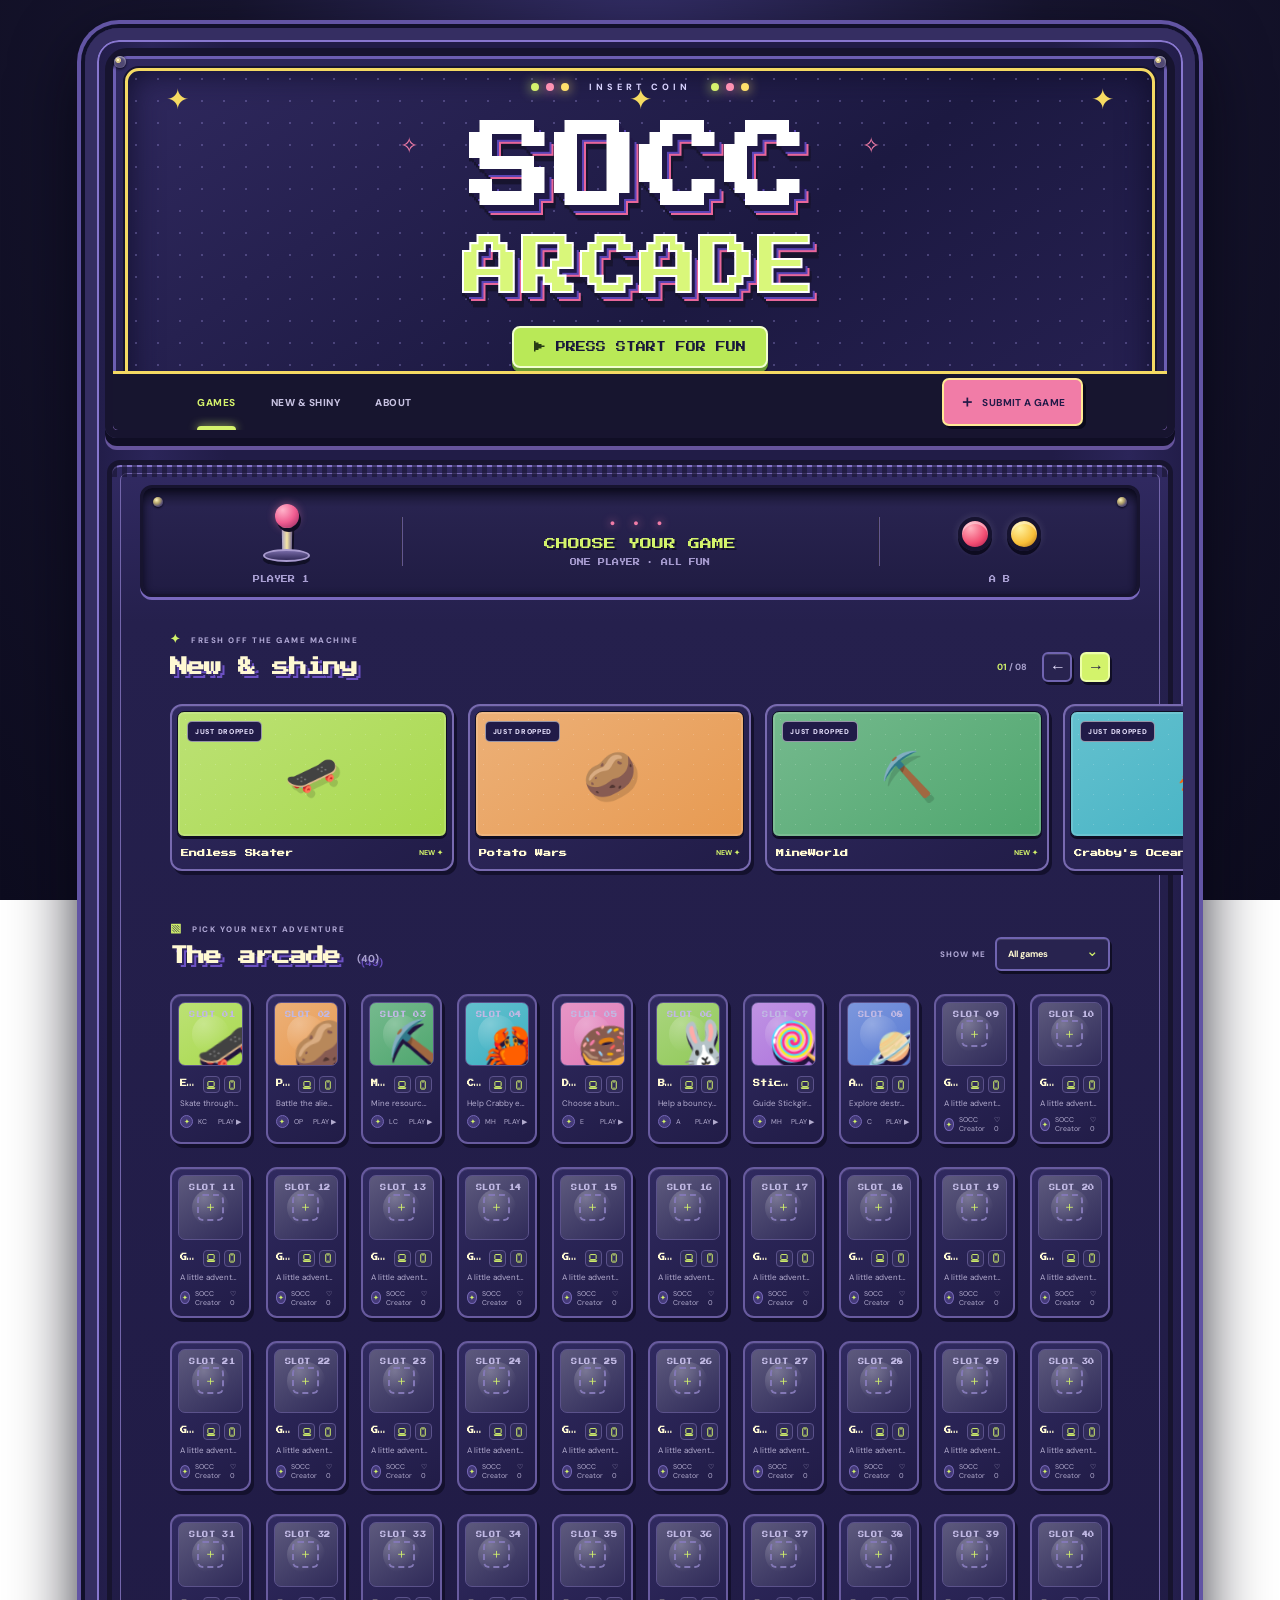
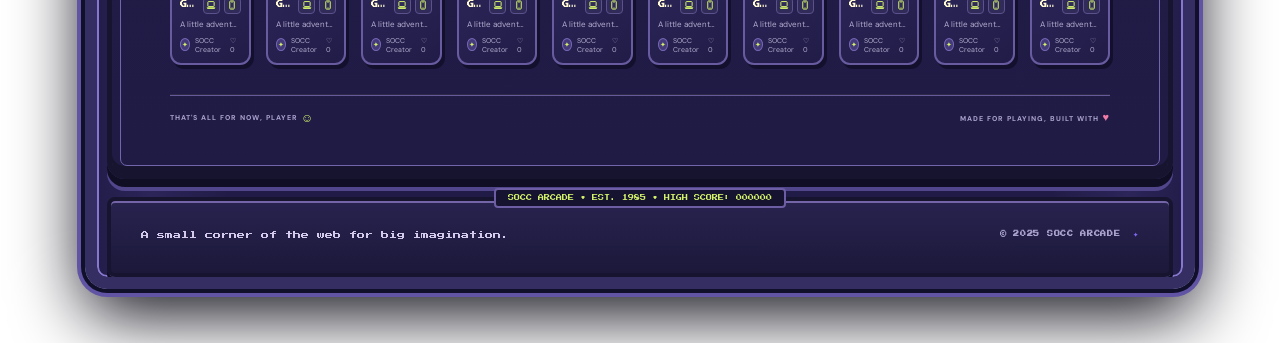
==== index.html @ 8f498cd5 "Build SOCC Arcade GitHub Pages site" ====
<!doctype html>
<html lang="en">
<head>
  <meta charset="utf-8">
  <meta name="viewport" content="width=device-width, initial-scale=1">
  <meta name="theme-color" content="#10102b">
  <meta name="description" content="SOCC Arcade — a playful home for tiny games and big fun.">
  <title>SOCC Arcade — Play something awesome</title>
  <link rel="preconnect" href="https://fonts.googleapis.com">
  <link rel="preconnect" href="https://fonts.gstatic.com" crossorigin>
  <link href="https://fonts.googleapis.com/css2?family=DM+Sans:wght@400;500;600;700;800&family=Press+Start+2P&family=Space+Grotesk:wght@500;600;700&display=swap" rel="stylesheet">
  <link rel="stylesheet" href="styles.css">
</head>
<body>
  <div class="page-shell">
    <header class="site-header">
      <div class="marquee-stars" aria-hidden="true"><span>✦</span><span>✧</span><span>✦</span><span>✧</span><span>✦</span></div>
      <div class="marquee-topline"><span class="marquee-lights"><i></i><i></i><i></i></span> INSERT COIN <span class="marquee-lights"><i></i><i></i><i></i></span></div>
      <a class="marquee-title" href="#top" aria-label="SOCC Arcade home"><span class="marquee-socc">SOCC</span><span class="marquee-arcade">ARCADE</span></a>
      <a class="marquee-caption" id="random-game-button" href="#games"><span aria-hidden="true">▶</span> PRESS START FOR FUN</a>
      <div class="launch-screen" id="launch-screen" aria-live="polite" aria-hidden="true"><div class="launch-screen-stars">✦　✧　✦</div><div class="launch-preview-icon" id="launch-preview-icon">🛹</div><div class="launch-preview-title" id="launch-preview-title">ENDLESS SKATER</div><div class="launch-preview-status">LOADING CARTRIDGE<span>...</span></div></div>
      <div class="marquee-bottom"><nav class="main-nav" aria-label="Main navigation"><a class="nav-link active" href="#games">Games</a><a class="nav-link" href="#new">New &amp; shiny</a><a class="nav-link" href="#about">About</a></nav><button class="submit-button" id="open-submit-dialog" type="button"><span aria-hidden="true">＋</span> Submit a game</button></div>
    </header>

    <main id="top" class="control-deck">
      <div class="cabinet-control-strip" aria-hidden="true">
        <div class="deck-control joystick-control"><span class="joystick-ball"></span><span class="joystick-shaft"></span><span class="joystick-base"></span><b>PLAYER 1</b></div>
        <div class="deck-instruction"><span class="instruction-lights">● ● ●</span><strong>CHOOSE YOUR GAME</strong><small>ONE PLAYER · ALL FUN</small></div>
        <div class="deck-control button-control"><span class="arcade-button red"></span><span class="arcade-button yellow"></span><b>A  B</b></div>
      </div>
      <section class="new-section" id="new" aria-labelledby="new-title">
        <div class="section-heading">
          <div><div class="section-kicker"><span>✦</span> FRESH OFF THE GAME MACHINE</div><h2 id="new-title">New &amp; shiny</h2></div>
          <div class="carousel-controls"><span class="carousel-count"><b id="slide-current">01</b> / 08</span><button class="arrow-button" id="previous" aria-label="Previous games">←</button><button class="arrow-button arrow-next" id="next" aria-label="Next games">→</button></div>
        </div>
        <div class="carousel-window" aria-label="Newest games">
          <div class="carousel-track" id="carousel-track"></div>
        </div>
      </section>

      <section class="games-section" id="games" aria-labelledby="games-title">
        <div class="section-heading games-heading">
          <div><div class="section-kicker"><span>▧</span> PICK YOUR NEXT ADVENTURE</div><h2 id="games-title">The arcade <span class="title-count">(40)</span></h2></div>
          <div class="filter-wrap"><span class="filter-label">SHOW ME</span><select id="support-filter" aria-label="Filter games by device support"><option value="all">All games</option><option value="laptop">Laptop friendly</option><option value="mobile">Mobile friendly</option></select><span class="select-chevron">⌄</span></div>
        </div>
        <div class="games-grid" id="games-grid"></div>
        <div class="grid-footer"><span>THAT'S ALL FOR NOW, PLAYER <span class="footer-smile">☺</span></span><span>MADE FOR PLAYING, BUILT WITH <b>♥</b></span></div>
      </section>
    </main>
    <footer class="site-footer" id="about"><a class="brand footer-brand" href="#top"><span class="brand-mark" aria-hidden="true"><span></span><span></span><span></span><span></span></span><span class="brand-name"><span class="brand-main">SOCC</span><span class="brand-sub">ARCADE</span></span></a><p>A small corner of the web for big imagination.</p><span class="footer-copy">© 2025 SOCC ARCADE <span>✦</span></span></footer>
  </div>

  <dialog class="submit-dialog" id="submit-dialog" aria-labelledby="submit-title">
    <div class="submit-dialog-shell">
      <div class="submit-dialog-heading"><div><div class="section-kicker"><span>✦</span> ADD TO THE ARCADE</div><h2 id="submit-title">Submit a game</h2><p>Build your game card, then send the details with your HTML game.</p></div><button class="dialog-close" id="close-submit-dialog" type="button" aria-label="Close submission form">×</button></div>
      <form id="submission-form">
        <div class="submission-layout">
          <section class="submission-fields" aria-label="Game details">
            <label class="form-field">Game name<input id="submission-name" name="name" type="text" maxlength="48" placeholder="e.g. Super Space Buddy" required></label>
            <label class="form-field">Short description<textarea id="submission-description" name="description" rows="3" maxlength="160" placeholder="What do players do in your game?" required></textarea><span class="field-hint">One fun sentence, up to 160 characters.</span></label>
            <label class="form-field">Author / creator name<input id="submission-author" name="author" type="text" maxlength="40" placeholder="Your name or creator tag" required></label>
            <div class="form-field"><span class="form-label">Game file <span class="required-mark">REQUIRED</span></span><label class="file-drop" for="submission-file"><span class="file-icon">▧</span><span><b id="file-prompt">Choose one HTML file</b><small id="file-detail">.html or .htm · Max one file</small></span><span class="file-browse">Browse</span></label><input class="visually-hidden" id="submission-file" name="gameFile" type="file" accept=".html,.htm,text/html" required></div>
          </section>
          <section class="thumbnail-designer" aria-label="Thumbnail designer">
            <div class="form-label">Design your thumbnail</div><div class="thumbnail-preview" id="submission-preview" aria-label="Thumbnail preview"><span id="preview-icon">🕹️</span></div>
            <fieldset class="preset-group"><legend>Choose an icon</legend><div class="icon-presets" id="icon-presets"><button type="button" class="icon-preset is-selected" data-icon="🕹️" aria-label="Arcade joystick" aria-pressed="true">🕹️</button><button type="button" class="icon-preset" data-icon="🚀" aria-label="Rocket" aria-pressed="false">🚀</button><button type="button" class="icon-preset" data-icon="🐸" aria-label="Frog" aria-pressed="false">🐸</button><button type="button" class="icon-preset" data-icon="🦊" aria-label="Fox" aria-pressed="false">🦊</button><button type="button" class="icon-preset" data-icon="🥔" aria-label="Potato" aria-pressed="false">🥔</button><button type="button" class="icon-preset" data-icon="🛹" aria-label="Skateboard" aria-pressed="false">🛹</button><button type="button" class="icon-preset" data-icon="🦀" aria-label="Crab" aria-pressed="false">🦀</button><button type="button" class="icon-preset" data-icon="🍩" aria-label="Donut" aria-pressed="false">🍩</button><button type="button" class="icon-preset" data-icon="🐰" aria-label="Bunny" aria-pressed="false">🐰</button><button type="button" class="icon-preset" data-icon="🧙" aria-label="Wizard" aria-pressed="false">🧙</button><button type="button" class="icon-preset" data-icon="👾" aria-label="Space invader" aria-pressed="false">👾</button><button type="button" class="icon-preset" data-icon="⚽" aria-label="Soccer ball" aria-pressed="false">⚽</button><button type="button" class="icon-preset" data-icon="🐉" aria-label="Dragon" aria-pressed="false">🐉</button><button type="button" class="icon-preset" data-icon="👻" aria-label="Ghost" aria-pressed="false">👻</button><button type="button" class="icon-preset" data-icon="🤖" aria-label="Robot" aria-pressed="false">🤖</button><button type="button" class="icon-preset" data-icon="💎" aria-label="Gem" aria-pressed="false">💎</button><button type="button" class="icon-preset" data-icon="⚡" aria-label="Lightning" aria-pressed="false">⚡</button><button type="button" class="icon-preset" data-icon="🌈" aria-label="Rainbow" aria-pressed="false">🌈</button><button type="button" class="icon-preset" data-icon="⭐" aria-label="Star" aria-pressed="false">⭐</button><button type="button" class="icon-preset" data-icon="🌙" aria-label="Moon" aria-pressed="false">🌙</button><button type="button" class="icon-preset" data-icon="🍓" aria-label="Strawberry" aria-pressed="false">🍓</button><button type="button" class="icon-preset" data-icon="🍕" aria-label="Pizza" aria-pressed="false">🍕</button><button type="button" class="icon-preset" data-icon="🍉" aria-label="Watermelon" aria-pressed="false">🍉</button><button type="button" class="icon-preset" data-icon="🧁" aria-label="Cupcake" aria-pressed="false">🧁</button><button type="button" class="icon-preset" data-icon="🎸" aria-label="Guitar" aria-pressed="false">🎸</button><button type="button" class="icon-preset" data-icon="🥁" aria-label="Drum" aria-pressed="false">🥁</button><button type="button" class="icon-preset" data-icon="🎮" aria-label="Game controller" aria-pressed="false">🎮</button><button type="button" class="icon-preset" data-icon="🎲" aria-label="Dice" aria-pressed="false">🎲</button><button type="button" class="icon-preset" data-icon="🧩" aria-label="Puzzle piece" aria-pressed="false">🧩</button><button type="button" class="icon-preset" data-icon="🪄" aria-label="Magic wand" aria-pressed="false">🪄</button><button type="button" class="icon-preset" data-icon="🛸" aria-label="UFO" aria-pressed="false">🛸</button><button type="button" class="icon-preset" data-icon="🚗" aria-label="Car" aria-pressed="false">🚗</button><button type="button" class="icon-preset" data-icon="🏎️" aria-label="Race car" aria-pressed="false">🏎️</button><button type="button" class="icon-preset" data-icon="🚂" aria-label="Train" aria-pressed="false">🚂</button><button type="button" class="icon-preset" data-icon="🦖" aria-label="Dinosaur" aria-pressed="false">🦖</button><button type="button" class="icon-preset" data-icon="🐢" aria-label="Turtle" aria-pressed="false">🐢</button><button type="button" class="icon-preset" data-icon="🦄" aria-label="Unicorn" aria-pressed="false">🦄</button><button type="button" class="icon-preset" data-icon="🐼" aria-label="Panda" aria-pressed="false">🐼</button><button type="button" class="icon-preset" data-icon="🐙" aria-label="Octopus" aria-pressed="false">🐙</button><button type="button" class="icon-preset" data-icon="🐳" aria-label="Whale" aria-pressed="false">🐳</button><button type="button" class="icon-preset" data-icon="🌵" aria-label="Cactus" aria-pressed="false">🌵</button><button type="button" class="icon-preset" data-icon="🎯" aria-label="Target" aria-pressed="false">🎯</button></div></fieldset>
            <fieldset class="preset-group color-group"><legend>Pick a backing color</legend><div class="color-presets" id="color-presets"><button type="button" class="color-preset is-selected" data-color="#a9d94d" style="--swatch:#a9d94d" aria-label="Lime" aria-pressed="true"></button><button type="button" class="color-preset" data-color="#f17ca7" style="--swatch:#f17ca7" aria-label="Pink" aria-pressed="false"></button><button type="button" class="color-preset" data-color="#7564f5" style="--swatch:#7564f5" aria-label="Violet" aria-pressed="false"></button><button type="button" class="color-preset" data-color="#38afc1" style="--swatch:#38afc1" aria-label="Ocean blue" aria-pressed="false"></button><button type="button" class="color-preset" data-color="#f3bd4d" style="--swatch:#f3bd4d" aria-label="Gold" aria-pressed="false"></button><button type="button" class="color-preset" data-color="#df78b6" style="--swatch:#df78b6" aria-label="Candy" aria-pressed="false"></button><button type="button" class="color-preset" data-color="#4ea66e" style="--swatch:#4ea66e" aria-label="Forest" aria-pressed="false"></button><button type="button" class="color-preset" data-color="#587ad3" style="--swatch:#587ad3" aria-label="Space blue" aria-pressed="false"></button></div></fieldset>
          </section>
        </div>
        <p class="submission-note"><span>ⓘ</span> This arcade is hosted as a static site. Your email draft will include your details and thumbnail choices; please attach the selected HTML file before sending.</p>
        <div class="submit-dialog-actions"><button class="cancel-submit" id="cancel-submit" type="button">Cancel</button><button class="submit-form-button" type="submit">Continue to email <span>↗</span></button></div>
        <p class="form-feedback" id="form-feedback" role="status" aria-live="polite"></p>
      </form>
    </div>
  </dialog>
  <script src="script.js"></script>
</body>
</html>
---- styles.css ----
:root{--ink:#15152f;--muted:#7f809b;--paper:#f7f7fc;--purple:#7564f5;--lime:#d3f36b;--line:#e7e7f0;--navy:#11112e}*{box-sizing:border-box}html{scroll-behavior:smooth}body{margin:0;background:var(--paper);color:var(--ink);font-family:'DM Sans',sans-serif;-webkit-font-smoothing:antialiased}.page-shell{max-width:1440px;margin:auto;background:#fff;overflow:hidden;box-shadow:0 0 80px #1414380b}.site-header{height:84px;padding:0 7.1%;display:flex;align-items:center;justify-content:space-between;background:white}.brand{display:inline-flex;align-items:center;gap:10px;text-decoration:none;color:var(--ink)}.brand-mark{width:28px;height:28px;background:var(--purple);border-radius:8px;display:grid;grid-template-columns:1fr 1fr;gap:3px;padding:6px;transform:rotate(-6deg)}.brand-mark span{background:var(--lime);border-radius:2px}.brand-mark span:nth-child(2){opacity:.65}.brand-mark span:nth-child(3){opacity:.8}.brand-name{font:700 17px 'Space Grotesk',sans-serif;letter-spacing:-.7px}.brand-name>span{display:block;font:700 8px 'DM Sans',sans-serif;letter-spacing:2.6px;color:var(--purple);margin-top:-1px}.main-nav{display:flex;height:100%;gap:38px;align-items:center}.nav-link{height:100%;display:flex;align-items:center;text-decoration:none;color:#77788f;font-size:12px;font-weight:700;position:relative}.nav-link.active{color:var(--ink)}.nav-link.active:after{content:"";position:absolute;bottom:0;left:0;right:0;height:3px;border-radius:4px 4px 0 0;background:var(--purple)}.submit-button{border:1px solid #e4e3f1;border-radius:9px;padding:11px 16px;color:var(--ink);text-decoration:none;font-size:11px;font-weight:700}.submit-button span{color:var(--purple);font-size:16px;vertical-align:-1px;margin-right:5px}.hero{height:420px;background:var(--navy);position:relative;overflow:hidden;padding:61px 9.2%;color:white}.hero:before{content:"";position:absolute;inset:0;background-image:radial-gradient(#65628e55 .8px,transparent .8px);background-size:20px 20px;opacity:.48}.hero-copy{position:relative;z-index:2;width:49%;max-width:515px}.eyebrow,.section-kicker{font-size:9px;letter-spacing:1.4px;font-weight:800}.eyebrow{color:#b9b8d2;display:flex;align-items:center;gap:8px}.sparkle{color:var(--lime);font-size:14px}.hero h1{font:700 64px/1.02 'Space Grotesk',sans-serif;letter-spacing:-3px;margin:19px 0 15px}.hero h1 span{color:var(--lime)}.hero-copy p{font-size:12px;color:#b9bad1;line-height:1.8;max-width:355px;margin:0}.hero-cta{display:inline-flex;align-items:center;gap:18px;margin-top:23px;padding:13px 17px;border-radius:8px;background:var(--lime);color:#171832;text-decoration:none;font-size:11px;font-weight:800}.hero-cta span{font-size:16px}.hero-art{position:absolute;right:9%;top:0;width:43%;height:100%;display:flex;justify-content:center;align-items:center}.orbit{position:absolute;border:1px solid #4e4d78;border-radius:50%;width:355px;height:285px;transform:rotate(-22deg)}.orbit-two{width:290px;height:350px;transform:rotate(32deg);border-color:#37365f}.pixel-ball{width:175px;height:175px;background:var(--purple);border:10px solid #8f84ff;border-radius:52px;transform:rotate(12deg);box-shadow:14px 16px 0 #08081e;position:relative;display:grid;place-items:center}.pixel-ball:before,.pixel-ball:after{content:"";position:absolute;background:#bcb5ff;border-radius:4px}.pixel-ball:before{height:13px;width:55px;top:34px;left:24px}.pixel-ball:after{height:12px;width:12px;bottom:31px;right:30px}.pixel-ball span{width:50px;height:50px;border-radius:50%;background:var(--lime);box-shadow:inset -8px -7px 0 #a0c844,0 0 26px #d3f36b77;z-index:1}.hero-sticker{position:absolute;z-index:2;font-weight:800;letter-spacing:1px}.sticker-top{background:#ffcf62;color:#29213b;padding:10px 12px;top:63px;right:17%;font-size:8px;line-height:1.4;transform:rotate(8deg);box-shadow:4px 4px 0 #0a0a20}.sticker-top b{font-size:14px}.sticker-bottom{background:#f5f3ff;color:var(--purple);padding:10px 13px;bottom:66px;left:15%;font-size:9px;transform:rotate(-7deg);box-shadow:4px 4px 0 #0a0a20}.sticker-bottom span{color:#ff9b71;margin-right:4px}.floating-star{position:absolute;color:var(--lime)}.star-a{font-size:30px;right:13%;top:120px}.star-b{font-size:29px;left:18%;bottom:115px;color:#ffa577}.hero-spark{position:absolute;color:#9e91ff}.spark-a{right:8%;bottom:125px;font-size:24px}.spark-b{left:12%;top:112px;font-size:18px}.hero-bottom{position:absolute;bottom:0;left:0;right:0;height:39px;border-top:1px solid #363553;padding:0 9.2%;display:flex;align-items:center;font-size:8px;letter-spacing:1.1px;font-weight:800;color:#abaac4}.live-dot{width:6px;height:6px;background:var(--lime);border-radius:50%;margin-right:9px;box-shadow:0 0 9px var(--lime)}.hero-bottom-right{margin-left:auto}.hero-bottom-right span{font-size:14px;color:var(--lime);vertical-align:-2px;margin-left:5px}.new-section,.games-section{padding:49px 8.2% 0}.section-heading{display:flex;align-items:flex-end;justify-content:space-between;margin-bottom:22px}.section-kicker{color:#9a9aae;font-size:8px;letter-spacing:1.2px}.section-kicker span{color:var(--purple);font-size:12px;margin-right:6px}.section-heading h2{font:700 27px 'Space Grotesk',sans-serif;letter-spacing:-1px;margin:6px 0 0}.carousel-controls{display:flex;align-items:center;gap:8px}.carousel-count{font-size:9px;color:#a1a1b2;margin-right:7px;font-weight:700}.carousel-count b{color:var(--ink)}.arrow-button{width:30px;height:30px;border:1px solid #e8e7f0;border-radius:8px;background:white;color:#74748b;font-size:16px;cursor:pointer;transition:.2s}.arrow-button:hover{border-color:var(--purple);color:var(--purple);transform:translateY(-1px)}.arrow-next{background:var(--purple);border-color:var(--purple);color:white}.carousel-window{overflow:hidden;margin-right:-10.1%;padding-bottom:7px}.carousel-track{display:flex;gap:14px;transition:transform .45s cubic-bezier(.2,.8,.2,1);will-change:transform}.new-card{flex:0 0 calc((100% - 42px)/3.5);min-width:176px}.new-art{height:112px;border-radius:12px;position:relative;overflow:hidden;display:grid;place-items:center}.new-art:after{content:"";position:absolute;inset:0;background-image:radial-gradient(#ffffff65 .8px,transparent .8px);background-size:15px 15px;opacity:.48}.new-art .mini-icon{font-size:43px;filter:drop-shadow(4px 5px 0 #0002);z-index:1}.new-tag{position:absolute;z-index:2;top:9px;left:9px;background:#fff;color:#52516e;border-radius:5px;padding:5px 7px;font-size:7px;font-weight:800;letter-spacing:.7px}.new-card:nth-child(4n+1) .new-art{background:#d7f273}.new-card:nth-child(4n+2) .new-art{background:#a9a0ff}.new-card:nth-child(4n+3) .new-art{background:#ffbd98}.new-card:nth-child(4n) .new-art{background:#8de3d5}.new-meta{display:flex;justify-content:space-between;align-items:center;padding:9px 1px}.new-meta h3{font:700 11px 'Space Grotesk',sans-serif;margin:0}.new-meta span{font-size:8px;color:#9b9bad}.games-section{padding-top:48px}.games-heading{margin-bottom:18px}.title-count{font:500 14px 'DM Sans',sans-serif;color:#aaa9ba;letter-spacing:0;vertical-align:3px}.filter-wrap{position:relative;display:flex;align-items:center;gap:9px}.filter-label{font-size:8px;letter-spacing:1px;color:#a1a1b0;font-weight:800}.filter-wrap select{appearance:none;border:1px solid #e8e7f0;background:white;padding:9px 31px 9px 11px;border-radius:7px;font:700 9px 'DM Sans',sans-serif;color:#47475f;outline:none;cursor:pointer}.select-chevron{position:absolute;right:11px;pointer-events:none;color:var(--purple);font-size:15px;top:4px}.games-grid{display:grid;grid-template-columns:repeat(5,minmax(0,1fr));gap:20px 14px}.game-card{min-width:0}.game-thumb{width:100%;aspect-ratio:1/1;border:1px solid #e9e9f2;border-radius:12px;background:linear-gradient(145deg,#fafaff,#f2f1fb);display:grid;place-items:center;position:relative;overflow:hidden;transition:transform .2s,border-color .2s}.game-card:hover .game-thumb{transform:translateY(-3px);border-color:#c6c0ff}.game-thumb:before{content:"";position:absolute;width:60%;height:60%;border-radius:50%;background:radial-gradient(circle,#fff 0,#f7f6fd 72%)}.thumb-placeholder{z-index:1;width:43%;height:43%;border:1.5px dashed #c5c3d9;border-radius:9px;display:grid;place-items:center;color:#aaa8c0;font-size:21px;font-weight:400}.slot-number{position:absolute;top:9px;left:10px;font-size:7px;color:#bcbbca;letter-spacing:.6px;font-weight:700}.game-info{padding:9px 1px 0}.game-title-row{display:flex;align-items:center;justify-content:space-between;gap:6px}.game-title{font:700 10px 'Space Grotesk',sans-serif;color:#353550;white-space:nowrap;overflow:hidden;text-overflow:ellipsis}.support-icons{display:flex;gap:4px;flex-shrink:0}.support-icon{width:17px;height:17px;border:1px solid #e8e7ef;border-radius:5px;color:#a4a3b4;display:grid;place-items:center;font-size:9px}.support-icon svg{width:10px;height:10px;stroke:currentColor;fill:none;stroke-width:1.6}.game-description{font-size:8px;color:#a1a1b2;white-space:nowrap;overflow:hidden;text-overflow:ellipsis;margin:5px 0 7px}.game-byline{display:flex;align-items:center;justify-content:space-between;font-size:7px;color:#aaa9b8}.creator{display:flex;align-items:center;gap:5px}.creator-dot{width:13px;height:13px;border-radius:50%;background:#ecebfa;color:#8c82dc;display:grid;place-items:center;font-size:7px}.grid-footer{margin-top:29px;padding:14px 0;border-top:1px solid #eeedf4;display:flex;justify-content:space-between;color:#aaa9b8;font-size:7px;font-weight:800;letter-spacing:1px}.footer-smile{font-size:12px;color:#ffb366;vertical-align:-2px}.grid-footer b{color:#f299ae;font-size:11px}.site-footer{border-top:1px solid #f0eff5;margin-top:4px;padding:25px 8.2%;display:flex;align-items:center;gap:19px}.footer-brand .brand-mark{width:22px;height:22px;border-radius:6px;padding:5px;gap:2px}.footer-brand .brand-name{font-size:13px}.footer-brand .brand-name>span{font-size:6px;letter-spacing:2px}.site-footer p{font-size:9px;color:#a1a1b2;margin:0}.footer-copy{margin-left:auto;color:#aaa9b8;font-size:7px;font-weight:800;letter-spacing:.7px}.footer-copy span{color:var(--purple);margin-left:6px}@media(min-width:1200px){.games-grid{grid-template-columns:repeat(10,minmax(0,1fr));gap:22px 15px}.game-thumb{border-radius:11px}.game-title{font-size:9px}}@media(max-width:800px){.site-header{padding:0 5%;height:72px}.main-nav{gap:20px}.hero{padding-left:7%;height:390px}.hero-art{right:3%;width:47%}.hero h1{font-size:57px}.new-section,.games-section{padding-left:6%;padding-right:6%}.carousel-window{margin-right:-7%}.games-grid{grid-template-columns:repeat(4,minmax(0,1fr))}.game-title{font-size:9px}}@media(max-width:560px){.site-header{height:66px;padding:0 18px}.brand-mark{width:25px;height:25px}.brand-name{font-size:15px}.main-nav{display:none}.submit-button{padding:9px 11px;font-size:9px}.hero{height:525px;padding:43px 24px}.hero-copy{width:100%}.hero h1{font-size:55px;margin-top:15px}.hero-copy p{max-width:310px;font-size:11px}.hero-art{top:220px;right:0;width:100%;height:260px}.pixel-ball{width:130px;height:130px;border-radius:39px;border-width:8px}.pixel-ball span{width:38px;height:38px}.orbit{width:275px;height:205px}.orbit-two{width:218px;height:270px}.sticker-top{right:19%;top:25px}.sticker-bottom{bottom:26px;left:17%}.star-a{right:15%;top:58px}.star-b{left:13%;bottom:48px}.hero-bottom{padding:0 24px;font-size:6px;letter-spacing:.5px}.hero-bottom-right{font-size:6px}.new-section,.games-section{padding:38px 20px 0}.section-heading h2{font-size:24px}.section-kicker{font-size:7px}.carousel-window{margin-right:-20px}.new-card{flex-basis:55%;min-width:155px}.new-art{height:110px}.games-grid{grid-template-columns:repeat(2,minmax(0,1fr));gap:18px 12px}.game-thumb{border-radius:11px}.game-title{font-size:10px}.game-description{font-size:8px}.support-icon{width:17px;height:17px}.filter-wrap{gap:5px}.filter-label{display:none}.filter-wrap select{font-size:8px;padding:9px 27px 9px 8px}.select-chevron{right:8px}.grid-footer{font-size:6px;letter-spacing:.5px}.site-footer{padding:20px;gap:10px;flex-wrap:wrap}.site-footer p{font-size:8px}.footer-copy{font-size:6px;width:100%;margin-left:32px;margin-top:-4px}}@media(prefers-reduced-motion:reduce){html{scroll-behavior:auto}*,*:before,*:after{transition:none!important}}
/* Retro cabinet-inspired header wordmark */
.site-header{height:112px;padding:0 7.1%;background:#fffdf6;border-bottom:4px solid #242047;position:relative;z-index:3}
.brand{gap:15px}
.brand-mark{width:32px;height:32px;border:2px solid #252047;border-radius:7px;box-shadow:3px 3px 0 #f084a8}
.brand-name{display:flex;align-items:center;gap:14px;position:relative;white-space:nowrap}
.brand-main,.brand-sub{font-family:'Press Start 2P',monospace;font-weight:400;text-transform:uppercase;line-height:1;color:#fff7b0;-webkit-text-stroke:1px #262049;text-shadow:2px 2px 0 #262049,4px 4px 0 #262049,6px 6px 0 #5545aa,8px 8px 0 #ef83ad,10px 10px 0 #262049;filter:drop-shadow(2px 2px 0 #262049)}
.brand-main{font-size:21px;letter-spacing:-1px}
.brand-sub{font-size:13px;color:#d9f37a;text-shadow:1px 1px 0 #262049,3px 3px 0 #262049,5px 5px 0 #5545aa,7px 7px 0 #ef83ad,9px 9px 0 #262049}
.main-nav{align-self:stretch;gap:34px}
.nav-link{font-weight:800;text-transform:uppercase;letter-spacing:.5px}
.nav-link.active:after{height:5px;border:2px solid #252047;border-bottom:0;border-radius:4px 4px 0 0;background:#d5f36c}
.submit-button{border:2px solid #252047;border-radius:7px;padding:11px 15px;color:white;background:#7564f5;box-shadow:3px 3px 0 #252047;font-size:10px;text-transform:uppercase;letter-spacing:.4px;transition:transform .15s,box-shadow .15s}
.submit-button:hover{transform:translate(2px,2px);box-shadow:1px 1px 0 #252047}
.submit-button span{color:#d5f36c}
.footer-brand .brand-name{gap:7px}
.footer-brand .brand-main{font-size:10px;letter-spacing:-.7px;text-shadow:1px 1px 0 #262049,2px 2px 0 #5545aa,3px 3px 0 #ef83ad}
.footer-brand .brand-sub{font-size:7px;text-shadow:1px 1px 0 #262049,2px 2px 0 #5545aa,3px 3px 0 #ef83ad}
@media(max-width:800px){.site-header{height:94px;padding:0 5%}.brand-name{gap:10px}.brand-main{font-size:17px}.brand-sub{font-size:10px}.main-nav{gap:16px}}
@media(max-width:560px){.site-header{height:78px;padding:0 18px}.brand{gap:10px}.brand-mark{width:25px;height:25px}.brand-name{gap:8px}.brand-main{font-size:13px;letter-spacing:-1.5px;text-shadow:1px 1px 0 #262049,2px 2px 0 #262049,3px 3px 0 #5545aa,4px 4px 0 #ef83ad,5px 5px 0 #262049}.brand-sub{font-size:8px;text-shadow:1px 1px 0 #262049,2px 2px 0 #5545aa,3px 3px 0 #ef83ad}.submit-button{padding:9px 10px;font-size:8px}}
/* Full-width retro arcade marquee header */
.site-header{height:370px;padding:25px 7.1% 0;background:#211b48;border:0;border-bottom:10px solid #15132d;box-shadow:inset 0 -7px 0 #f17ca7,inset 0 0 0 8px #342c66;display:flex;flex-direction:column;align-items:center;justify-content:flex-start;position:relative;overflow:hidden}
.site-header:before{content:"";position:absolute;inset:14px 18px 10px;border:2px solid #f4d963;border-radius:18px;box-shadow:inset 0 0 28px #110f2eaa,0 0 0 3px #17142f;pointer-events:none}
.site-header:after{content:"";position:absolute;inset:0;background-image:radial-gradient(#b9acff44 .8px,transparent .8px);background-size:22px 22px;pointer-events:none}
.marquee-stars{position:absolute;inset:25px 5%;display:flex;align-items:flex-start;justify-content:space-between;color:#f6db62;font-size:28px;z-index:1}
.marquee-stars span:nth-child(2),.marquee-stars span:nth-child(4){color:#f17ca7;font-size:22px;margin-top:50px}
.marquee-topline{z-index:2;display:flex;align-items:center;gap:20px;color:#d9d3ff;font-weight:800;font-size:9px;letter-spacing:4px}
.marquee-lights{display:flex;gap:7px}.marquee-lights i{width:8px;height:8px;background:#d5f36c;border-radius:50%;box-shadow:0 0 12px #d5f36c;animation:marqueeBlink 1.4s infinite alternate}.marquee-lights i:nth-child(2){background:#ff91b4;box-shadow:0 0 12px #ff91b4;animation-delay:.3s}.marquee-lights i:nth-child(3){background:#ffe16b;box-shadow:0 0 12px #ffe16b;animation-delay:.6s}
.marquee-title{z-index:2;margin-top:30px;display:flex;align-items:center;gap:36px;text-decoration:none;white-space:nowrap;line-height:1}.marquee-socc,.marquee-arcade{font-family:'Press Start 2P',monospace;text-transform:uppercase;-webkit-text-stroke:2px #fff9c9;color:#fff9c9;letter-spacing:-4px;transform:scaleY(1.12);filter:drop-shadow(0 2px 0 #fff);text-shadow:2px 2px 0 #332462,4px 4px 0 #332462,6px 6px 0 #332462,8px 8px 0 #332462,10px 10px 0 #6951c1,12px 12px 0 #ed78a6,14px 14px 0 #ed78a6,16px 16px 0 #17142f}
.marquee-socc{font-size:clamp(38px,6vw,76px)}.marquee-arcade{font-size:clamp(27px,4.25vw,54px);color:#d9f77a;-webkit-text-stroke:1px #fff9c9;text-shadow:2px 2px 0 #332462,4px 4px 0 #332462,6px 6px 0 #332462,8px 8px 0 #6951c1,10px 10px 0 #ed78a6,12px 12px 0 #17142f}
.marquee-caption{z-index:2;margin-top:34px;color:#d5f36c;font:10px 'Press Start 2P',monospace;letter-spacing:1px;text-shadow:2px 2px #17142f}.marquee-caption span{color:#ff91b4;margin:0 12px}
.marquee-bottom{z-index:2;position:absolute;bottom:0;left:0;right:0;height:59px;padding:0 8%;display:flex;align-items:center;justify-content:space-between;background:#17152f;border-top:2px solid #f4d963}.marquee-bottom .main-nav{height:100%;gap:35px}.marquee-bottom .nav-link{height:100%;color:#c8c2e2;font-size:10px}.marquee-bottom .nav-link.active{color:#d5f36c}.marquee-bottom .nav-link.active:after{height:4px;border:0;background:#d5f36c;box-shadow:0 0 10px #d5f36c}
.marquee-bottom .submit-button{background:#f17ca7;border-color:#ffe995;color:#221a48;box-shadow:3px 3px 0 #09091b}.marquee-bottom .submit-button span{color:#221a48}
@keyframes marqueeBlink{from{opacity:.5}to{opacity:1}}
@media(max-width:800px){.site-header{height:315px;padding-top:27px}.marquee-title{gap:22px;margin-top:32px}.marquee-socc{font-size:clamp(36px,8vw,60px)}.marquee-arcade{font-size:clamp(24px,5.5vw,42px)}.marquee-bottom{padding:0 5%}.marquee-bottom .main-nav{gap:20px}}
@media(max-width:560px){.site-header{height:260px;padding-top:28px;box-shadow:inset 0 -6px 0 #f17ca7,inset 0 0 0 5px #342c66}.site-header:before{inset:10px 10px 8px;border-radius:12px}.marquee-stars{inset:24px 9%;font-size:18px}.marquee-stars span:nth-child(2),.marquee-stars span:nth-child(4){font-size:15px;margin-top:34px}.marquee-topline{font-size:7px;letter-spacing:2px;gap:10px}.marquee-lights{gap:4px}.marquee-lights i{width:6px;height:6px}.marquee-title{margin-top:37px;flex-direction:column;gap:21px}.marquee-socc{font-size:clamp(38px,12vw,56px);letter-spacing:-3px}.marquee-arcade{font-size:clamp(28px,8vw,38px);letter-spacing:-2px}.marquee-caption{font-size:7px;margin-top:24px}.marquee-caption span{margin:0 5px}.marquee-bottom{height:48px;padding:0 18px}.marquee-bottom .main-nav{gap:16px}.marquee-bottom .nav-link{font-size:7px;letter-spacing:0}.marquee-bottom .submit-button{padding:8px 8px;font-size:7px}.marquee-bottom .submit-button span{font-size:12px}}
@media(prefers-reduced-motion:reduce){.marquee-lights i{animation:none}}
/* Clear, high-contrast arcade marquee and start button */
.marquee-title{flex-direction:column;gap:28px;margin-top:34px}
.marquee-socc,.marquee-arcade{letter-spacing:1px;-webkit-text-stroke:2px #fff;color:#fff;text-shadow:2px 2px 0 #201947,4px 4px 0 #201947,6px 6px 0 #201947,8px 8px 0 #5b45b5,10px 10px 0 #e8669a,12px 12px 0 #17142f;filter:drop-shadow(0 3px 0 #17142f)}
.marquee-socc{font-size:clamp(46px,7vw,84px)}
.marquee-arcade{font-size:clamp(31px,4.8vw,58px);color:#d9f77a;-webkit-text-stroke:2px #fff;text-shadow:2px 2px 0 #201947,4px 4px 0 #201947,6px 6px 0 #5b45b5,8px 8px 0 #e8669a,10px 10px 0 #17142f}
.marquee-caption{margin-top:29px;display:inline-flex;align-items:center;justify-content:center;gap:10px;padding:13px 20px;border:2px solid #f2ffd0;border-radius:8px;background:#b9e957;color:#19183a;text-decoration:none;font:10px 'Press Start 2P',monospace;letter-spacing:0;text-shadow:none;box-shadow:0 4px 0 #6b9e35,0 7px 0 #15132d;transition:transform .15s,box-shadow .15s,background .15s}
.marquee-caption span{color:#283d16;margin:0;font-size:12px}
.marquee-caption:hover{background:#d3f36b;transform:translateY(2px);box-shadow:0 2px 0 #6b9e35,0 5px 0 #15132d}
.marquee-caption:active{transform:translateY(5px);box-shadow:0 1px 0 #6b9e35,0 2px 0 #15132d}
.random-highlight .game-thumb{border-color:#a8d83e;box-shadow:0 0 0 4px #d3f36b,0 0 28px #a8d83e88;animation:randomPulse 1s ease-in-out 3}
@keyframes randomPulse{50%{transform:scale(1.035)}}
@media(max-width:800px){.marquee-title{gap:24px}.marquee-socc{font-size:clamp(44px,9vw,68px)}.marquee-arcade{font-size:clamp(28px,6vw,48px)}}
@media(max-width:560px){.site-header{height:300px}.marquee-title{margin-top:32px;gap:21px}.marquee-socc{font-size:clamp(40px,12vw,58px)}.marquee-arcade{font-size:clamp(29px,8vw,40px)}.marquee-caption{margin-top:24px;padding:11px 13px;font-size:7px;gap:7px}}

/* Carry the marquee's pixel-cabinet style through the arcade */
:root{--ink:#211b48;--muted:#a9a0d0;--paper:#17152f;--purple:#8068f5;--lime:#d3f36b;--line:#423b70;--navy:#11102b}
body{background:#11102b;color:#f7f3ff}
.page-shell{background:#1a1739;box-shadow:0 0 70px #080718}
.new-section,.games-section{color:#f7f3ff}
.section-kicker{color:#b0a8d5;letter-spacing:1.5px}
.section-kicker span{color:#d3f36b}
.section-heading h2{font-family:'Press Start 2P',monospace;font-size:18px;line-height:1.6;letter-spacing:-1px;color:#fff9d3;text-shadow:2px 2px 0 #312660,4px 4px 0 #6c51c3}
.title-count{font:700 10px 'DM Sans',sans-serif;color:#aaa2ce}
.carousel-count{color:#aaa2ce}.carousel-count b{color:#d3f36b}
.arrow-button{background:#28234f;border:2px solid #7064b0;border-radius:6px;color:#e7e1ff;box-shadow:2px 2px 0 #0d0c20}
.arrow-button:hover{border-color:#d3f36b;color:#d3f36b}
.arrow-next{background:#d3f36b;color:#201b43;border-color:#edffa8;box-shadow:2px 2px 0 #0d0c20}
.arrow-next:hover{background:#e3ff91;color:#201b43}
.new-card{padding:5px;border:2px solid #514981;border-radius:12px;background:#25204b;box-shadow:3px 3px 0 #0d0c20}
.new-art{border:1px solid #0e0d23;border-radius:7px;height:126px}
.new-card:nth-child(4n+1) .new-art{background:#b4dc56}.new-card:nth-child(4n+2) .new-art{background:#7a69d9}.new-card:nth-child(4n+3) .new-art{background:#e99576}.new-card:nth-child(4n) .new-art{background:#55b9a9}
.new-tag{background:#211b48;color:#e9e3ff;border:1px solid #fff8}
.new-meta{padding:11px 4px 7px}.new-meta h3{font-family:'Press Start 2P',monospace;font-size:8px;color:#fff9d3}.new-meta span{color:#d3f36b;font-size:7px;font-weight:800}
.games-heading{margin-bottom:23px}
.filter-label{color:#b0a8d5}.filter-wrap select{background:#28234f;border:2px solid #7064b0;border-radius:6px;color:#fff9d3;font-weight:700}.select-chevron{color:#d3f36b}
.games-grid{gap:23px 15px}
.game-card{padding:6px;border:2px solid #433c72;border-radius:11px;background:#25204b;box-shadow:3px 3px 0 #0d0c20;transition:transform .18s,border-color .18s,box-shadow .18s}
.game-card:hover{transform:translateY(-3px);border-color:#d3f36b;box-shadow:4px 6px 0 #0d0c20,0 0 12px #d3f36233}
.game-thumb{border:1px solid #5b528b;border-radius:7px;background:linear-gradient(145deg,#332d62,#211d47)}
.game-thumb:before{background:radial-gradient(circle,#433b73 0,#2a2554 72%)}
.thumb-placeholder{border:2px dashed #8378b6;color:#d3f36b;border-radius:6px;font-family:'Press Start 2P',monospace;font-size:13px}
.slot-number{color:#c0b8e3;font-family:'Press Start 2P',monospace;font-size:6px}
.game-info{padding:10px 2px 3px}
.game-title{font-family:'Press Start 2P',monospace;font-size:7px;line-height:1.8;color:#fff9d3}
.support-icon{background:#302b59;border-color:#5b528b;color:#d3f36b;border-radius:4px}
.game-description{color:#b3accf;font-size:8px}
.game-byline{color:#b3accf}.creator-dot{background:#443a79;color:#d3f36b;border:1px solid #7567b6}
.grid-footer{border-color:#443d72;color:#aaa2ce}.footer-smile{color:#d3f36b}.grid-footer b{color:#f17ca7}
.site-footer{border-color:#443d72;background:#15132f;margin-top:12px;position:relative}.site-footer p,.footer-copy{color:#aaa2ce}
.footer-brand .brand-main,.footer-brand .brand-sub{-webkit-text-stroke:.7px #fff;color:#fff9d3}
.random-highlight .game-thumb{border-color:#d3f36b;box-shadow:0 0 0 3px #d3f36b,0 0 24px #d3f36b88}
@media(max-width:560px){.section-heading h2{font-size:14px}.new-card{padding:4px}.new-art{height:110px}.game-card{padding:5px}.game-title{font-size:6px}.games-grid{gap:17px 10px}}

/* One continuous 1980s upright cabinet body */
body{min-height:100vh;padding:28px 18px 54px;background:radial-gradient(ellipse at 50% 8%,#36306b 0,#17152f 45%,#0d0c1f 100%);background-attachment:fixed}
.page-shell{max-width:1110px;margin:0 auto;border:12px solid #352e62;border-radius:34px 34px 22px 22px;background:linear-gradient(90deg,#221d49,#2b2559 5%,#211c47 12%,#211c47 88%,#2b2559 95%,#221d49);box-shadow:0 0 0 4px #11102b,0 0 0 8px #6254a4,0 24px 70px #060510,inset 0 0 0 2px #8877cf;position:relative}
.page-shell:before,.page-shell:after{content:"";position:absolute;z-index:10;width:12px;height:12px;border-radius:50%;background:radial-gradient(circle at 35% 35%,#fff5c6 0 9%,#d6c58a 12% 23%,#504873 28% 100%);box-shadow:inset 0 1px 2px #fff9,0 1px 3px #080719;top:16px}
.page-shell:before{left:17px}.page-shell:after{right:17px}
.site-header{height:390px;margin:8px 8px 0;border:8px solid #17142f;border-radius:22px 22px 12px 12px;box-shadow:inset 0 0 0 3px #6c5eb2,inset 0 -7px 0 #f17ca7,0 8px 0 #100e25,0 12px 0 #66549c;background:linear-gradient(145deg,#30295f,#1c1941 58%,#272153)}
.site-header:before{inset:12px;border:3px solid #f4d963;border-radius:14px;box-shadow:inset 0 0 32px #100e2a,0 0 0 2px #17142f}
.site-header:after{inset:12px;border-radius:14px}
.marquee-bottom{border-top:3px solid #f4d963;border-radius:0 0 5px 5px;bottom:0}
.control-deck{position:relative;margin:22px 10px 0;padding:0 28px 34px;background:linear-gradient(180deg,#312a62 0,#25204d 12%,#201b45 100%);border:5px solid #17142f;border-radius:13px 13px 18px 18px;box-shadow:inset 0 2px 0 #8574cb,inset 0 -8px 0 #17142f,0 8px 0 #100e25,0 12px 0 #51458b}
.control-deck:before{content:"";position:absolute;inset:8px;border:1px solid #7365ab;border-radius:7px;pointer-events:none}
.control-deck:after{content:"";position:absolute;z-index:0;left:0;right:0;top:0;height:12px;background:repeating-linear-gradient(90deg,#17142f 0 5px,transparent 5px 10px);opacity:.6}
.cabinet-control-strip{height:112px;margin:20px 0 0;padding:8px 18px;display:grid;grid-template-columns:1fr 2fr 1fr;align-items:center;border:3px solid #17142f;border-radius:12px;background:linear-gradient(180deg,#17152f,#28234f 18%,#201c43);box-shadow:inset 0 3px 8px #090819,0 3px 0 #7968bd;position:relative;z-index:1}
.cabinet-control-strip:before,.cabinet-control-strip:after{content:"";position:absolute;width:10px;height:10px;border-radius:50%;background:radial-gradient(circle at 35% 30%,#fff4bf,#b8a86e 34%,#534b73 68%);top:9px;box-shadow:0 1px 2px #080719}.cabinet-control-strip:before{left:10px}.cabinet-control-strip:after{right:10px}
.deck-control{height:86px;position:relative;display:flex;align-items:flex-end;justify-content:center;gap:13px;padding-bottom:12px;color:#bfb5eb;font:7px 'Press Start 2P',monospace}
.deck-control b{position:absolute;bottom:1px;left:50%;transform:translateX(-50%);font-weight:400;white-space:nowrap;color:#aaa0d4}
.joystick-ball{position:absolute;left:calc(50% - 6px);top:6px;width:24px;height:24px;border-radius:50%;background:radial-gradient(circle at 32% 25%,#ffb3ca,#f05d91 52%,#8d245b);box-shadow:2px 4px 0 #100d23,0 0 9px #f17ca777;z-index:2}
.joystick-shaft{position:absolute;left:calc(50% + 1px);top:26px;width:10px;height:32px;background:linear-gradient(90deg,#a9a0c7,#f5e6a3,#756991);transform:perspective(40px) rotateX(-8deg);box-shadow:2px 3px 0 #100d23}
.joystick-base{position:absolute;left:calc(50% - 18px);top:51px;width:47px;height:13px;border-radius:50%;background:linear-gradient(#7568a4,#322b59);border:2px solid #a99bcf;box-shadow:0 4px 0 #111027}
.button-control{align-items:center;gap:15px;padding-bottom:14px}
.arcade-button{width:34px;height:34px;border:4px solid #16132f;border-radius:50%;box-shadow:inset 0 3px 0 #ffffff66,0 4px 0 #0d0b20,0 0 8px #ffffff22}
.arcade-button.red{background:radial-gradient(circle at 33% 28%,#ffb2bf,#f24d72 60%,#9e1849)}.arcade-button.yellow{background:radial-gradient(circle at 33% 28%,#fff2a0,#f8bf38 60%,#a76618)}
.deck-instruction{text-align:center;display:flex;align-items:center;flex-direction:column;gap:9px;border-left:2px groove #63578f;border-right:2px groove #63578f;color:#e7defe}
.deck-instruction strong{font:12px 'Press Start 2P',monospace;color:#d3f36b;text-shadow:2px 2px 0 #12102c}
.deck-instruction small{font:7px 'Press Start 2P',monospace;color:#a69bcf}
.instruction-lights{font-size:9px;letter-spacing:8px;color:#f17ca7;text-shadow:0 0 8px #f17ca7}
.new-section,.games-section{position:relative;z-index:1;padding-left:30px;padding-right:30px}
.new-section{padding-top:34px}.games-section{padding-top:42px}
.new-card{border-color:#786ab0;background:linear-gradient(145deg,#302a60,#211c47);box-shadow:3px 4px 0 #13102d, inset 0 1px 0 #ffffff14}
.new-art{box-shadow:inset 0 0 0 2px #fff2,0 2px 0 #0f0d24}
.game-card{border-color:#685b9f;background:linear-gradient(145deg,#302a60,#211c47);box-shadow:3px 4px 0 #13102d,inset 0 1px 0 #ffffff14}
.game-card:hover{box-shadow:3px 7px 0 #13102d,0 0 15px #d3f36255}
.filter-wrap select,.arrow-button{box-shadow:inset 0 1px 0 #ffffff20,2px 3px 0 #100e25}
.grid-footer{border-top:2px groove #665a9b}
.site-footer{margin:18px 10px 0;padding:26px 30px 30px;border:4px solid #17142f;border-radius:8px 8px 8px 8px;background:linear-gradient(180deg,#28234f,#1b183a);box-shadow:inset 0 2px 0 #7365a8,0 5px 0 #100e25}
.site-footer:before{content:"SOCC ARCADE  •  EST. 1985  •  HIGH SCORE: 000000";position:absolute;left:50%;top:-13px;transform:translateX(-50%);padding:5px 12px;background:#15132f;border:2px solid #6c5da4;border-radius:4px;color:#d3f36b;font:6px 'Press Start 2P',monospace;white-space:nowrap}
.site-footer .brand{display:none}
.site-footer p{font:8px 'Press Start 2P',monospace;line-height:2;color:#d4cbed}
.footer-copy{font-family:'Press Start 2P',monospace;font-size:6px}
@media(max-width:800px){body{padding:18px 12px 40px}.page-shell{border-width:9px;border-radius:25px 25px 18px 18px}.site-header{height:350px;margin:7px 6px 0}.control-deck{padding:0 15px 28px;margin:19px 7px 0}.new-section,.games-section{padding-left:20px;padding-right:20px}.cabinet-control-strip{height:100px}}
@media(max-width:560px){body{padding:10px 7px 30px}.page-shell{border-width:6px;border-radius:18px 18px 12px 12px;box-shadow:0 0 0 2px #11102b,0 0 0 4px #6254a4,0 14px 40px #060510,inset 0 0 0 1px #8877cf}.page-shell:before,.page-shell:after{width:8px;height:8px;top:11px}.page-shell:before{left:11px}.page-shell:after{right:11px}.site-header{height:300px;margin:5px 4px 0;border-width:5px;border-radius:14px 14px 8px 8px}.site-header:before,.site-header:after{inset:8px;border-radius:8px}.control-deck{margin:14px 4px 0;padding:0 9px 22px;border-width:3px}.cabinet-control-strip{height:82px;margin-top:14px;padding:5px 7px;grid-template-columns:.75fr 1.5fr .75fr}.deck-control{height:68px;transform:scale(.8)}.deck-instruction{gap:6px}.deck-instruction strong{font-size:7px}.deck-instruction small{font-size:5px}.instruction-lights{font-size:7px;letter-spacing:4px}.joystick-ball{top:1px}.joystick-shaft{top:21px;height:26px}.joystick-base{top:43px}.arcade-button{width:27px;height:27px}.new-section,.games-section{padding-left:10px;padding-right:10px}.new-section{padding-top:27px}.games-section{padding-top:34px}.site-footer{margin:16px 4px 0;padding:22px 12px 24px;min-height:80px;align-items:center}.site-footer p{font-size:6px}.site-footer:before{font-size:5px;top:-11px;padding:4px 7px}.footer-copy{font-size:5px}}
/* Playable catalog links */
.game-card-link,.new-card-link{display:block;color:inherit;text-decoration:none;cursor:pointer}
.game-card-link:focus-visible,.new-card-link:focus-visible{outline:3px solid #d3f36b;outline-offset:4px}
.game-card-link .thumb-placeholder{border-style:solid;border-color:#d3f36b;color:#fff4a2;background:#7960c8;box-shadow:0 3px 0 #15102f,0 0 16px #d3f36b55}
.new-card-link .new-meta h3{color:#fff9d3}

/* Cartridge launch: fly the selected cover into the marquee display */
.game-card-link .thumb-placeholder.game-art-playable{width:54%;height:43%;border:0;border-radius:0;background:transparent;box-shadow:none;font-family:system-ui,sans-serif;font-size:clamp(28px,4vw,48px);filter:drop-shadow(0 5px 0 #21143d);transform:rotate(-9deg)}
.game-card-link:hover .game-art-playable{transform:rotate(-15deg) translateY(-3px)}
.is-launching-source{position:relative;overflow:hidden!important}
.is-launching-source:before{opacity:0!important}
.is-launching-source>:not(.game-launch-tile){opacity:0!important}
.game-launch-tile{position:absolute!important;inset:0!important;z-index:6!important;width:100%!important;height:100%!important;aspect-ratio:auto!important;margin:0!important;pointer-events:none!important;transition:transform .52s cubic-bezier(.2,.75,.25,1)!important}
.game-launch-tile.is-sliding-up{transform:translateY(-112%)!important}
.launch-screen{position:absolute;z-index:8;inset:27px 27px 67px;display:flex;flex-direction:column;align-items:center;justify-content:center;gap:13px;overflow:hidden;visibility:hidden;opacity:0;transform:scale(.96);border:4px solid #d3f36b;border-radius:12px;background:radial-gradient(ellipse at center,#392f73 0,#17142f 70%);box-shadow:inset 0 0 38px #080719,0 0 25px #d3f36b77;transition:opacity .28s,transform .4s cubic-bezier(.2,.85,.2,1),visibility .28s}
.launch-screen:before{content:"";position:absolute;inset:0;background:repeating-linear-gradient(0deg,#ffffff09 0 1px,transparent 1px 4px);pointer-events:none}
.launch-screen.is-visible{visibility:visible;opacity:1;transform:scale(1)}
.launch-screen-stars{position:absolute;top:12%;color:#f4d963;font-size:19px;letter-spacing:8px;text-shadow:0 0 15px #f4d963}
.launch-preview-icon{font-size:clamp(44px,7vw,76px);line-height:1;filter:drop-shadow(0 5px 0 #11102b) drop-shadow(0 0 16px #d3f36b88);animation:cartridgeBob .65s ease-in-out infinite alternate}
.launch-preview-title{font:clamp(14px,2.1vw,24px) 'Press Start 2P',monospace;text-align:center;color:#fff9d3;text-shadow:3px 3px 0 #24194e,5px 5px 0 #e8669a}
.launch-preview-status{font:8px 'Press Start 2P',monospace;color:#d3f36b;letter-spacing:1px;animation:statusBlink .7s steps(2,end) infinite}
.launch-screen .game-launch-screen-tile{position:absolute!important;left:50%!important;top:50%!important;bottom:auto!important;width:min(28vw,160px)!important;height:auto!important;aspect-ratio:1!important;z-index:3!important;margin:0!important;transform:translate(-50%,-50%) scale(.24)!important;transform-origin:center!important;transition:transform .72s cubic-bezier(.18,.8,.25,1)!important;border:2px solid #f4d963!important;border-radius:10px!important;box-shadow:0 0 0 4px #211b48,0 0 28px #d3f36b88!important}
.launch-screen .game-launch-screen-tile.is-filling-screen{transform:translate(-50%,-50%) scale(5.5)!important}
.launch-screen.has-screen-tile .launch-preview-icon{opacity:0}
.is-loading-game .marquee-stars,.is-loading-game .marquee-topline,.is-loading-game .marquee-title,.is-loading-game .marquee-caption{opacity:0;transition:opacity .2s}
.is-loading-game .marquee-bottom{opacity:0;transition:opacity .2s}
body.is-leaving-for-game:after{content:"";position:fixed;z-index:10000;inset:0;background:#11102b;opacity:0;pointer-events:none;animation:cabinetFadeOut .36s ease-in forwards}
@keyframes cartridgeBob{to{transform:translateY(-7px) rotate(-5deg)}}
@keyframes statusBlink{50%{opacity:.4}}
@keyframes cabinetFadeOut{to{opacity:1}}
@media(max-width:560px){.launch-screen{inset:21px 20px 54px;gap:10px;border-width:3px}.launch-screen-stars{font-size:14px}.launch-preview-icon{font-size:52px}.launch-preview-title{font-size:12px}.launch-preview-status{font-size:6px}.launch-screen .game-launch-screen-tile{width:min(42vw,132px)!important;transform:translate(-50%,-50%) scale(.24)!important;border-width:2px!important}.launch-screen .game-launch-screen-tile.is-filling-screen{transform:translate(-50%,-50%) scale(2.7)!important}}
@media(prefers-reduced-motion:reduce){.launch-preview-icon,.launch-preview-status{animation:none}.game-launch-tile,.launch-screen .game-launch-screen-tile,.launch-screen{transition-duration:.01ms!important}body.is-leaving-for-game:after{animation-duration:.01ms}}
/* Marquee-like purple dot field revealed behind a launching thumbnail */
.game-thumb.is-launching-source,.new-art.is-launching-source{background:#211b48 radial-gradient(#b9acff77 .8px,transparent .8px) 0 0/22px 22px!important;border-color:#f4d963!important;box-shadow:inset 0 0 20px #100e2a,0 0 12px #b9acff55!important}
.is-launching-source:before,.is-launching-source:after{opacity:0!important}
.new-meta h3{flex:1;min-width:0;white-space:nowrap;overflow:hidden;text-overflow:ellipsis}
.submit-button{font-family:'DM Sans',sans-serif;cursor:pointer}

/* Game-specific catalog art colors */
.game-thumb{background:var(--game-art-color,#332d62)!important;background:linear-gradient(145deg,color-mix(in srgb,var(--game-art-color,#332d62) 78%,white),var(--game-art-color,#25204b))!important}
.game-thumb:before{background:radial-gradient(circle at 32% 24%,#ffffff55,transparent 72%)!important;opacity:.75}
#carousel-track .new-art{background:var(--game-art-color,#7564f5)!important;background:linear-gradient(145deg,color-mix(in srgb,var(--game-art-color,#7564f5) 78%,white),var(--game-art-color,#7564f5))!important}

/* Submission dialog */
.submit-dialog{width:min(850px,calc(100vw - 28px));max-width:none;max-height:calc(100vh - 28px);max-height:calc(100dvh - 28px);padding:0;overflow:auto;border:4px solid #f4d963;border-radius:18px;background:#201c43;color:#f7f3ff;box-shadow:0 0 0 5px #17142f,0 24px 80px #050410cc}
.submit-dialog::backdrop{background:#090819d9;backdrop-filter:blur(7px)}
.submit-dialog[open]{animation:dialogPop .22s cubic-bezier(.2,.85,.25,1)}
@keyframes dialogPop{from{opacity:0;transform:translateY(12px) scale(.97)}to{opacity:1;transform:translateY(0) scale(1)}}
.submit-dialog-shell{padding:27px 30px 24px;background:radial-gradient(#b9acff18 .8px,transparent .8px) 0 0/18px 18px,#201c43}
.submit-dialog-heading{display:flex;justify-content:space-between;align-items:flex-start;border-bottom:2px solid #544981;padding-bottom:17px;margin-bottom:20px}
.submit-dialog-heading .section-kicker{color:#b9afd9;font-size:8px}
.submit-dialog-heading h2{font:18px/1.6 'Press Start 2P',monospace;color:#fff9d3;text-shadow:2px 2px #6951c1;margin:7px 0}
.submit-dialog-heading p{color:#b9afd9;font-size:12px;margin:0}
.dialog-close{border:2px solid #655a95;background:#302b59;color:#fff;border-radius:8px;width:36px;height:36px;font-size:23px;line-height:1;cursor:pointer;box-shadow:2px 2px #100e25}
.dialog-close:hover{color:#d3f36b;border-color:#d3f36b}
.submission-layout{display:grid;grid-template-columns:minmax(0,1.25fr) minmax(245px,.85fr);gap:22px}
.submission-fields{display:flex;flex-direction:column;gap:14px}
.form-field{display:flex;flex-direction:column;gap:6px;color:#e8e1ff;font-size:11px;font-weight:800;letter-spacing:.3px}
.form-field input:not([type=file]),.form-field textarea{width:100%;border:2px solid #544981;border-radius:8px;background:#17152f;color:#fff9d3;padding:10px 11px;font:12px 'DM Sans',sans-serif;outline:none;resize:vertical}
.form-field input:focus,.form-field textarea:focus{border-color:#d3f36b;box-shadow:0 0 0 3px #d3f36b30}
.form-field input::placeholder,.form-field textarea::placeholder{color:#8981a9}
.field-hint{font-size:9px;font-weight:500;color:#a69dc7;letter-spacing:0}
.form-label,.preset-group legend{font-size:10px;font-weight:800;letter-spacing:.5px;color:#e8e1ff}
.required-mark{font:6px 'Press Start 2P',monospace;color:#d3f36b;margin-left:5px}
.file-drop{display:flex;align-items:center;gap:10px;padding:11px;border:2px dashed #7164a7;border-radius:9px;background:#29244f;cursor:pointer;min-height:58px}
.file-drop:hover{border-color:#d3f36b;background:#302b59}
.file-icon{width:30px;height:30px;display:grid;place-items:center;border-radius:7px;color:#d3f36b;background:#423a75;font-size:20px}
.file-drop b,.file-drop small{display:block}.file-drop b{font-size:10px;color:#fff9d3}.file-drop small{font-size:8px;color:#a69dc7;margin-top:3px}.file-browse{margin-left:auto;padding:7px 9px;border-radius:6px;background:#7564f5;color:#fff;font-size:9px;font-weight:800}
.visually-hidden{position:absolute;width:1px;height:1px;padding:0;margin:-1px;overflow:hidden;clip:rect(0,0,0,0);white-space:nowrap;border:0}
.thumbnail-designer{padding:14px;border:2px solid #544981;border-radius:10px;background:#211d47;display:flex;flex-direction:column;align-items:center;gap:12px}
.thumbnail-designer>.form-label{align-self:flex-start}
.thumbnail-preview{width:138px;aspect-ratio:1;border:3px solid #fff5b5;border-radius:16px;background:linear-gradient(145deg,#d3f36b,#91bd37);box-shadow:0 0 0 4px #17142f,0 6px 0 #100e25;display:grid;place-items:center;position:relative;overflow:hidden}
.thumbnail-preview:before{content:"";position:absolute;inset:0;background:radial-gradient(#ffffff65 1px,transparent 1px) 0 0/14px 14px;opacity:.5}
.thumbnail-preview span{font-size:54px;filter:drop-shadow(0 5px 0 #211b48);z-index:1}
.preset-group{width:100%;padding:0;margin:0;border:0}.preset-group legend{margin-bottom:8px}
.icon-presets{display:grid;grid-template-columns:repeat(6,1fr);gap:6px}
.icon-preset{height:34px;border:1px solid #5a508a;border-radius:6px;background:#302b59;font-size:19px;cursor:pointer;transition:transform .12s,border-color .12s,background .12s}
.icon-preset:hover{transform:translateY(-2px);border-color:#d3f36b}.icon-preset.is-selected{border:2px solid #d3f36b;background:#484075;box-shadow:0 0 10px #d3f36b44}
.color-presets{display:flex;flex-wrap:wrap;gap:9px}
.color-preset{width:27px;height:27px;border:2px solid #aaa0ca;border-radius:50%;background:var(--swatch);box-shadow:inset 0 2px 3px #fff8;cursor:pointer}
.color-preset:hover{transform:scale(1.1)}.color-preset.is-selected{border:3px solid #fff9d3;outline:2px solid #d3f36b;outline-offset:2px}
.submission-note{display:flex;gap:8px;align-items:flex-start;padding:10px 12px;margin:18px 0 15px;border:1px solid #7564f566;border-radius:8px;background:#302b594d;color:#bdb4dd;font-size:9px;line-height:1.6}.submission-note span{color:#d3f36b;font-size:14px;line-height:1}
.submit-dialog-actions{display:flex;justify-content:flex-end;gap:10px}.cancel-submit,.submit-form-button{padding:11px 15px;border-radius:7px;font:800 10px 'DM Sans',sans-serif;cursor:pointer}.cancel-submit{border:1px solid #62588e;background:#29244f;color:#ddd5f5}.submit-form-button{border:2px solid #f3ffb5;background:#b9e957;color:#201b43;box-shadow:0 3px 0 #6b9e35,0 5px 0 #100e25}.submit-form-button:hover{background:#d3f36b;transform:translateY(1px)}.submit-form-button span{margin-left:9px}
.form-feedback{min-height:14px;margin:9px 0 0;text-align:right;color:#d3f36b;font-size:9px}
@media(max-width:640px){.submit-dialog{width:calc(100vw - 16px);max-height:calc(100vh - 16px);max-height:calc(100dvh - 16px);border-width:3px;border-radius:13px}.submit-dialog-shell{padding:20px 16px}.submit-dialog-heading h2{font-size:14px}.submit-dialog-heading p{font-size:10px}.submission-layout{grid-template-columns:1fr}.thumbnail-designer{display:grid;grid-template-columns:1fr 120px;align-items:start}.thumbnail-designer>.form-label{grid-column:1/-1}.thumbnail-preview{grid-column:2;grid-row:2/5;width:110px}.thumbnail-preview span{font-size:42px}.preset-group{grid-column:1}.icon-presets{grid-template-columns:repeat(4,1fr)}.icon-preset{min-height:40px;font-size:21px}.color-group{grid-column:1/-1}.color-preset{width:36px;height:36px}.submission-note{font-size:8px}}
.form-field:has(#submission-file:focus-visible) .file-drop{outline:3px solid #d3f36b;outline-offset:3px}
.icon-preset:focus-visible,.color-preset:focus-visible,.dialog-close:focus-visible,.cancel-submit:focus-visible,.submit-form-button:focus-visible{outline:3px solid #fff9d3;outline-offset:3px}
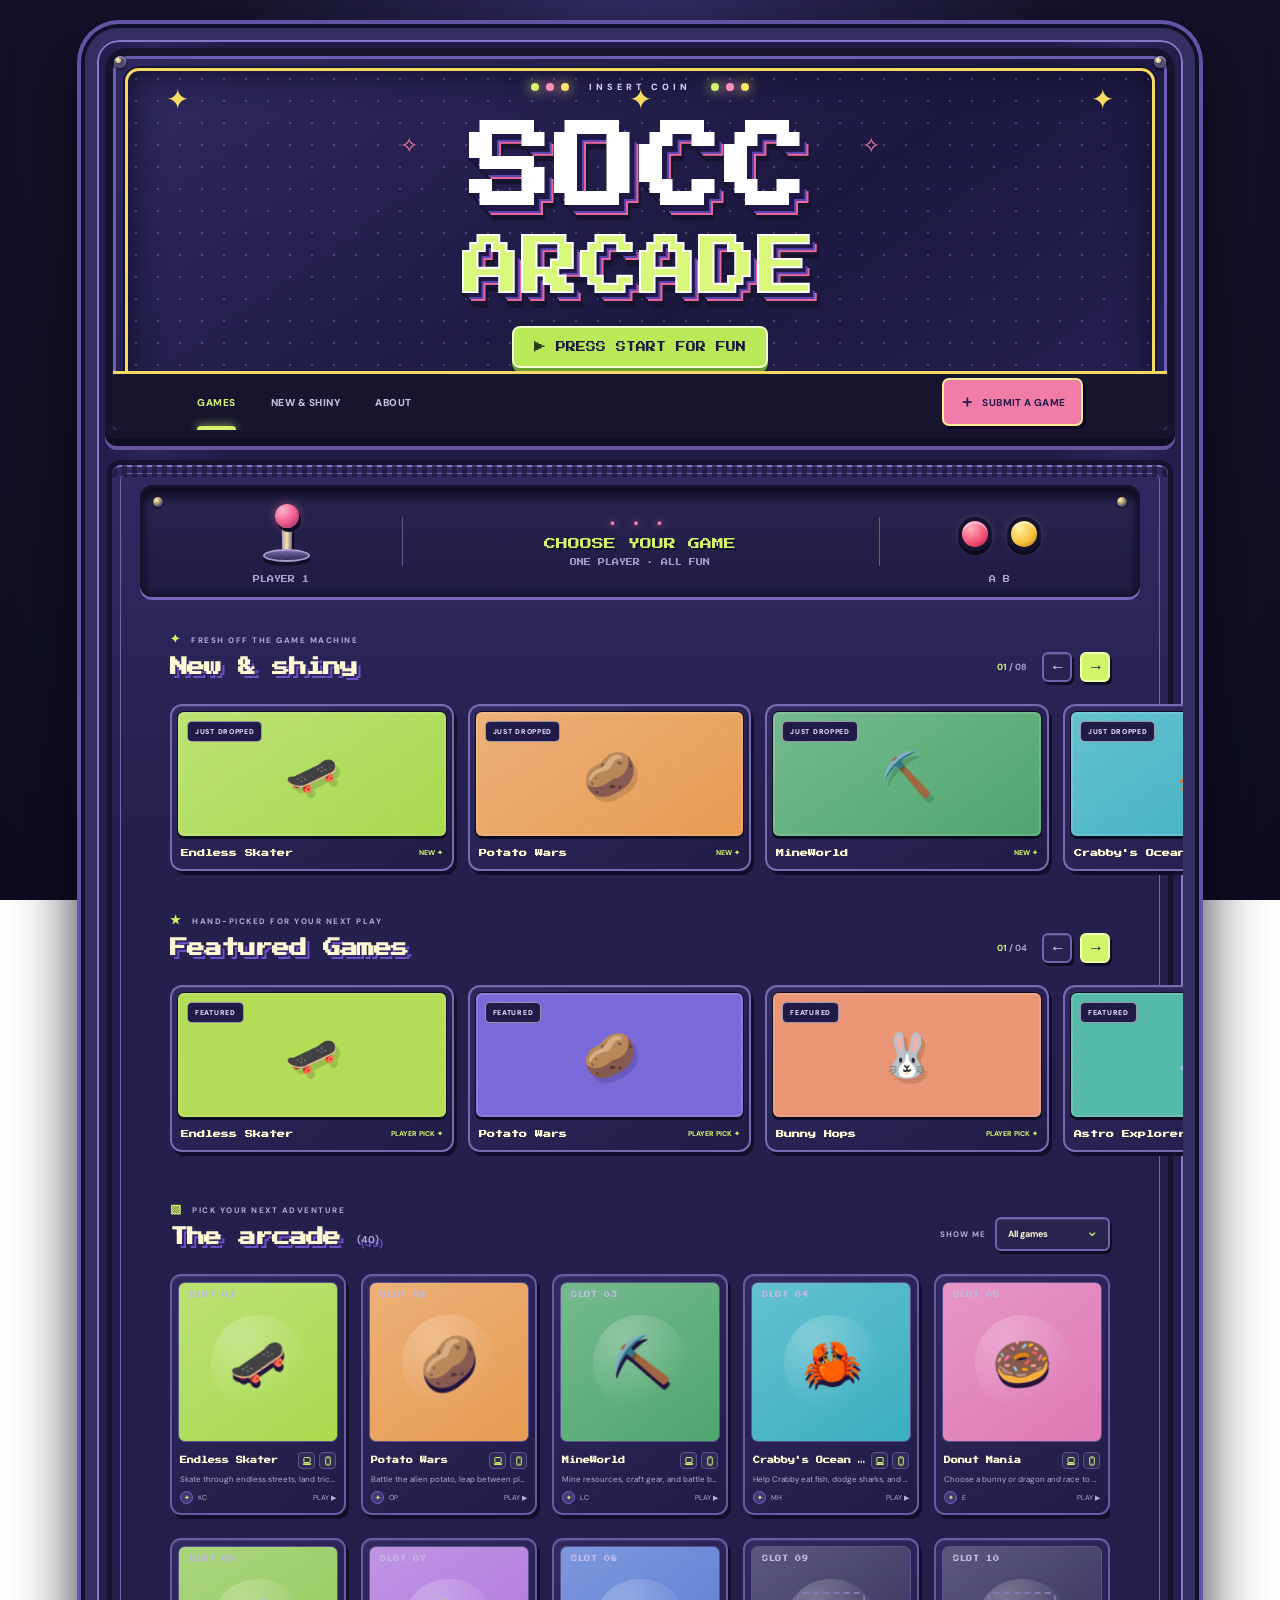
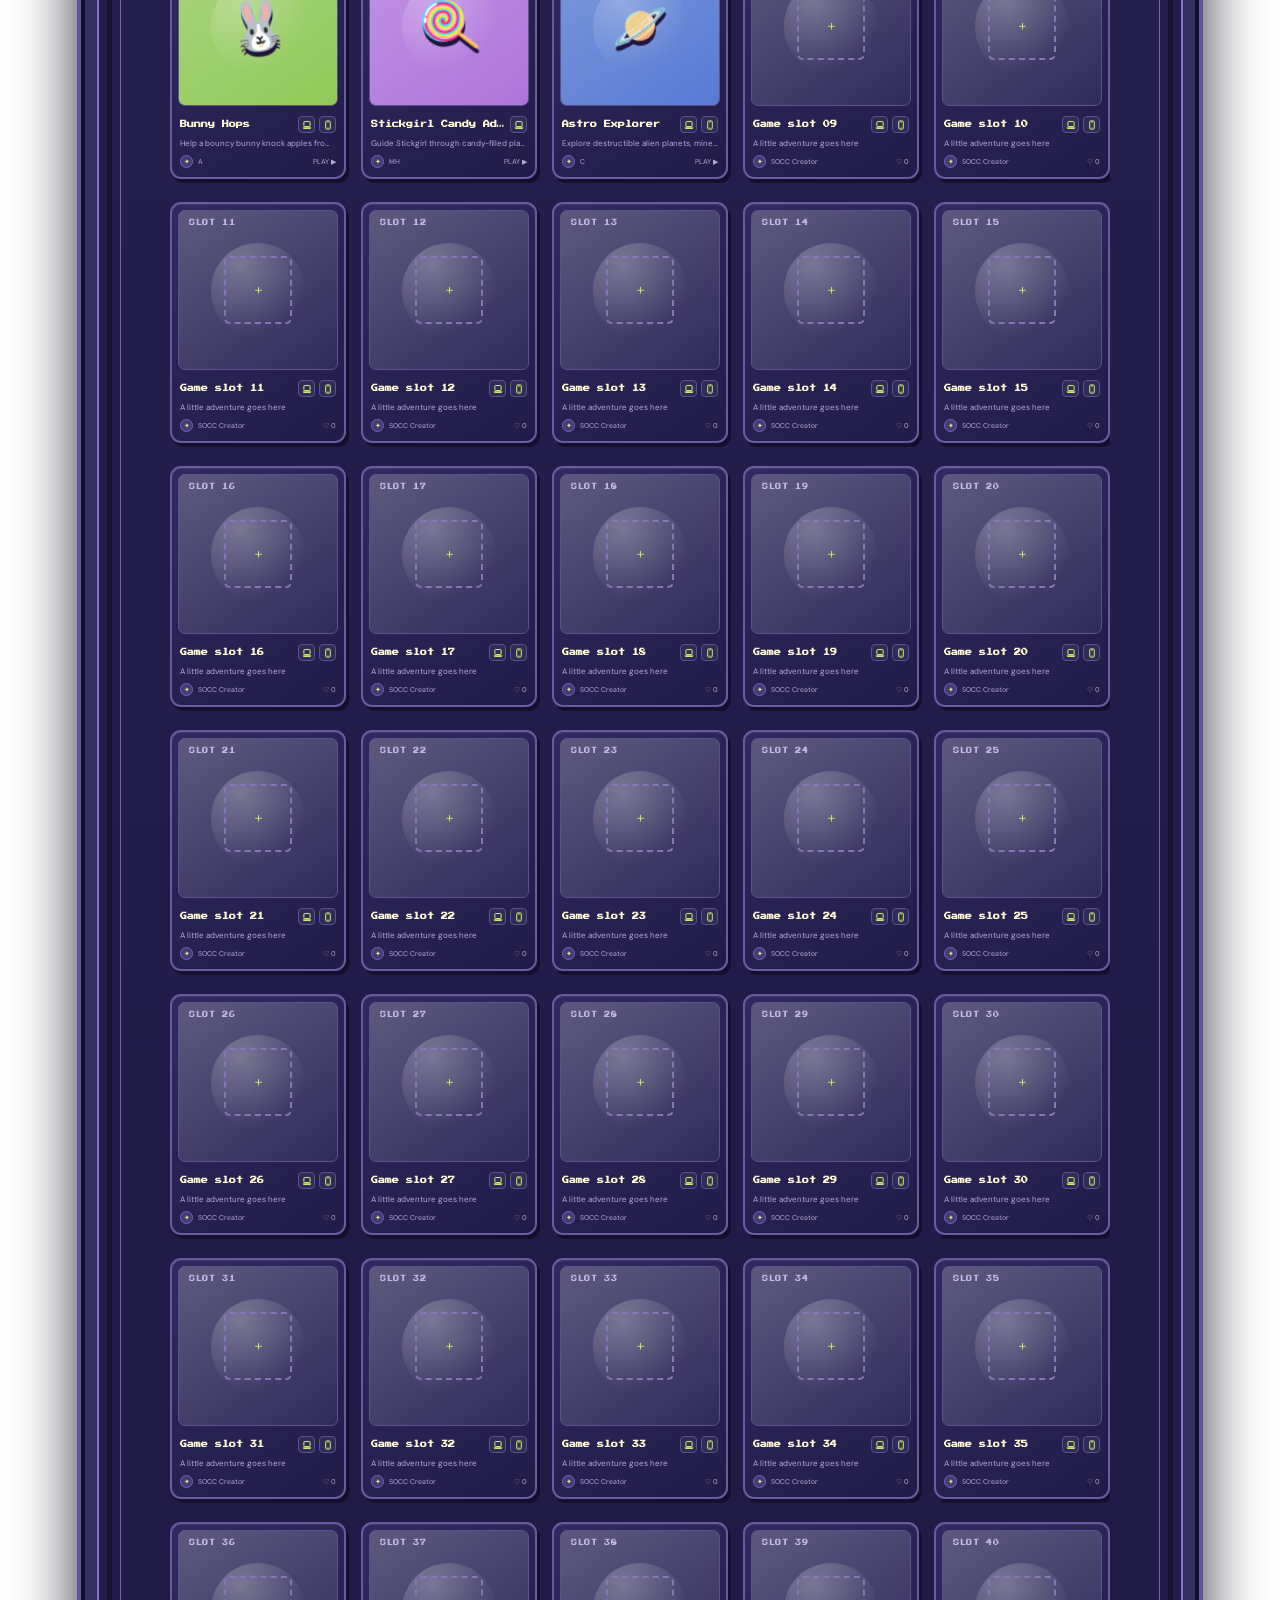
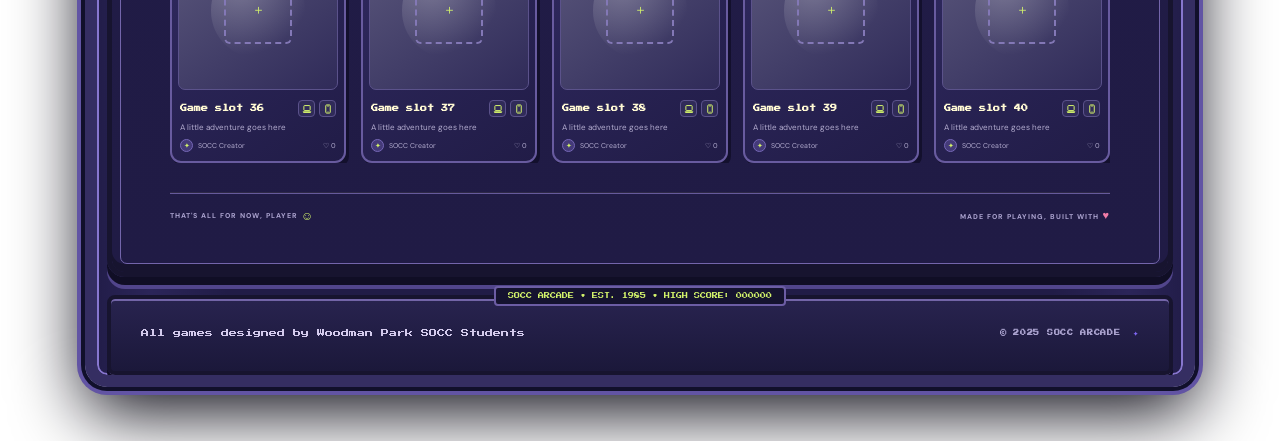
==== commit bc985504: "Add featured games carousel" ====
--- a/index.html
+++ b/index.html
@@ -38,16 +38,27 @@
         </div>
       </section>
 
+      <section class="new-section featured-section" id="featured" aria-labelledby="featured-title">
+        <div class="section-heading">
+          <div><div class="section-kicker"><span>★</span> HAND-PICKED FOR YOUR NEXT PLAY</div><h2 id="featured-title">Featured Games</h2></div>
+          <div class="carousel-controls"><span class="carousel-count"><b id="featured-slide-current">01</b> / 04</span><button class="arrow-button" id="featured-previous" aria-label="Previous featured games">←</button><button class="arrow-button arrow-next" id="featured-next" aria-label="Next featured games">→</button></div>
+        </div>
+        <div class="carousel-window" aria-label="Featured games">
+          <div class="carousel-track" id="featured-track"></div>
+        </div>
+      </section>
+
       <section class="games-section" id="games" aria-labelledby="games-title">
         <div class="section-heading games-heading">
           <div><div class="section-kicker"><span>▧</span> PICK YOUR NEXT ADVENTURE</div><h2 id="games-title">The arcade <span class="title-count">(40)</span></h2></div>
           <div class="filter-wrap"><span class="filter-label">SHOW ME</span><select id="support-filter" aria-label="Filter games by device support"><option value="all">All games</option><option value="laptop">Laptop friendly</option><option value="mobile">Mobile friendly</option></select><span class="select-chevron">⌄</span></div>
         </div>
-        <div class="games-grid" id="games-grid"></div>
+        <p class="grid-scroll-hint">↔ SWIPE TO BROWSE ALL 5 COLUMNS</p>
+        <div class="games-grid-wrap" id="games-grid-wrap" tabindex="0" aria-label="Scrollable five-column game grid"><div class="games-grid" id="games-grid"></div></div>
         <div class="grid-footer"><span>THAT'S ALL FOR NOW, PLAYER <span class="footer-smile">☺</span></span><span>MADE FOR PLAYING, BUILT WITH <b>♥</b></span></div>
       </section>
     </main>
-    <footer class="site-footer" id="about"><a class="brand footer-brand" href="#top"><span class="brand-mark" aria-hidden="true"><span></span><span></span><span></span><span></span></span><span class="brand-name"><span class="brand-main">SOCC</span><span class="brand-sub">ARCADE</span></span></a><p>A small corner of the web for big imagination.</p><span class="footer-copy">© 2025 SOCC ARCADE <span>✦</span></span></footer>
+    <footer class="site-footer" id="about"><a class="brand footer-brand" href="#top"><span class="brand-mark" aria-hidden="true"><span></span><span></span><span></span><span></span></span><span class="brand-name"><span class="brand-main">SOCC</span><span class="brand-sub">ARCADE</span></span></a><p>All games designed by Woodman Park SOCC Students</p><span class="footer-copy">© 2025 SOCC ARCADE <span>✦</span></span></footer>
   </div>
 
   <dialog class="submit-dialog" id="submit-dialog" aria-labelledby="submit-title">
--- a/styles.css
+++ b/styles.css
@@ -216,3 +216,10 @@
 @media(max-width:640px){.submit-dialog{width:calc(100vw - 16px);max-height:calc(100vh - 16px);max-height:calc(100dvh - 16px);border-width:3px;border-radius:13px}.submit-dialog-shell{padding:20px 16px}.submit-dialog-heading h2{font-size:14px}.submit-dialog-heading p{font-size:10px}.submission-layout{grid-template-columns:1fr}.thumbnail-designer{display:grid;grid-template-columns:1fr 120px;align-items:start}.thumbnail-designer>.form-label{grid-column:1/-1}.thumbnail-preview{grid-column:2;grid-row:2/5;width:110px}.thumbnail-preview span{font-size:42px}.preset-group{grid-column:1}.icon-presets{grid-template-columns:repeat(4,1fr)}.icon-preset{min-height:40px;font-size:21px}.color-group{grid-column:1/-1}.color-preset{width:36px;height:36px}.submission-note{font-size:8px}}
 .form-field:has(#submission-file:focus-visible) .file-drop{outline:3px solid #d3f36b;outline-offset:3px}
 .icon-preset:focus-visible,.color-preset:focus-visible,.dialog-close:focus-visible,.cancel-submit:focus-visible,.submit-form-button:focus-visible{outline:3px solid #fff9d3;outline-offset:3px}
+
+/* Keep the catalog at five columns; on phones, swipe the wide cabinet deck. */
+.games-grid{grid-template-columns:repeat(5,minmax(0,1fr))!important}
+.games-grid-wrap{width:100%;overflow-x:auto;overscroll-behavior-x:contain;-webkit-overflow-scrolling:touch;scrollbar-width:thin;scrollbar-color:#8070c0 #17152f}
+.games-grid-wrap:focus-visible{outline:2px solid #d3f36b;outline-offset:4px}
+.grid-scroll-hint{display:none}
+@media(max-width:760px){.games-grid{min-width:780px}.game-title{font-size:8px}.game-description{font-size:9px}.grid-scroll-hint{display:block;margin:-5px 0 12px;text-align:right;color:#b9afd9;font:6px 'Press Start 2P',monospace;letter-spacing:.2px}}
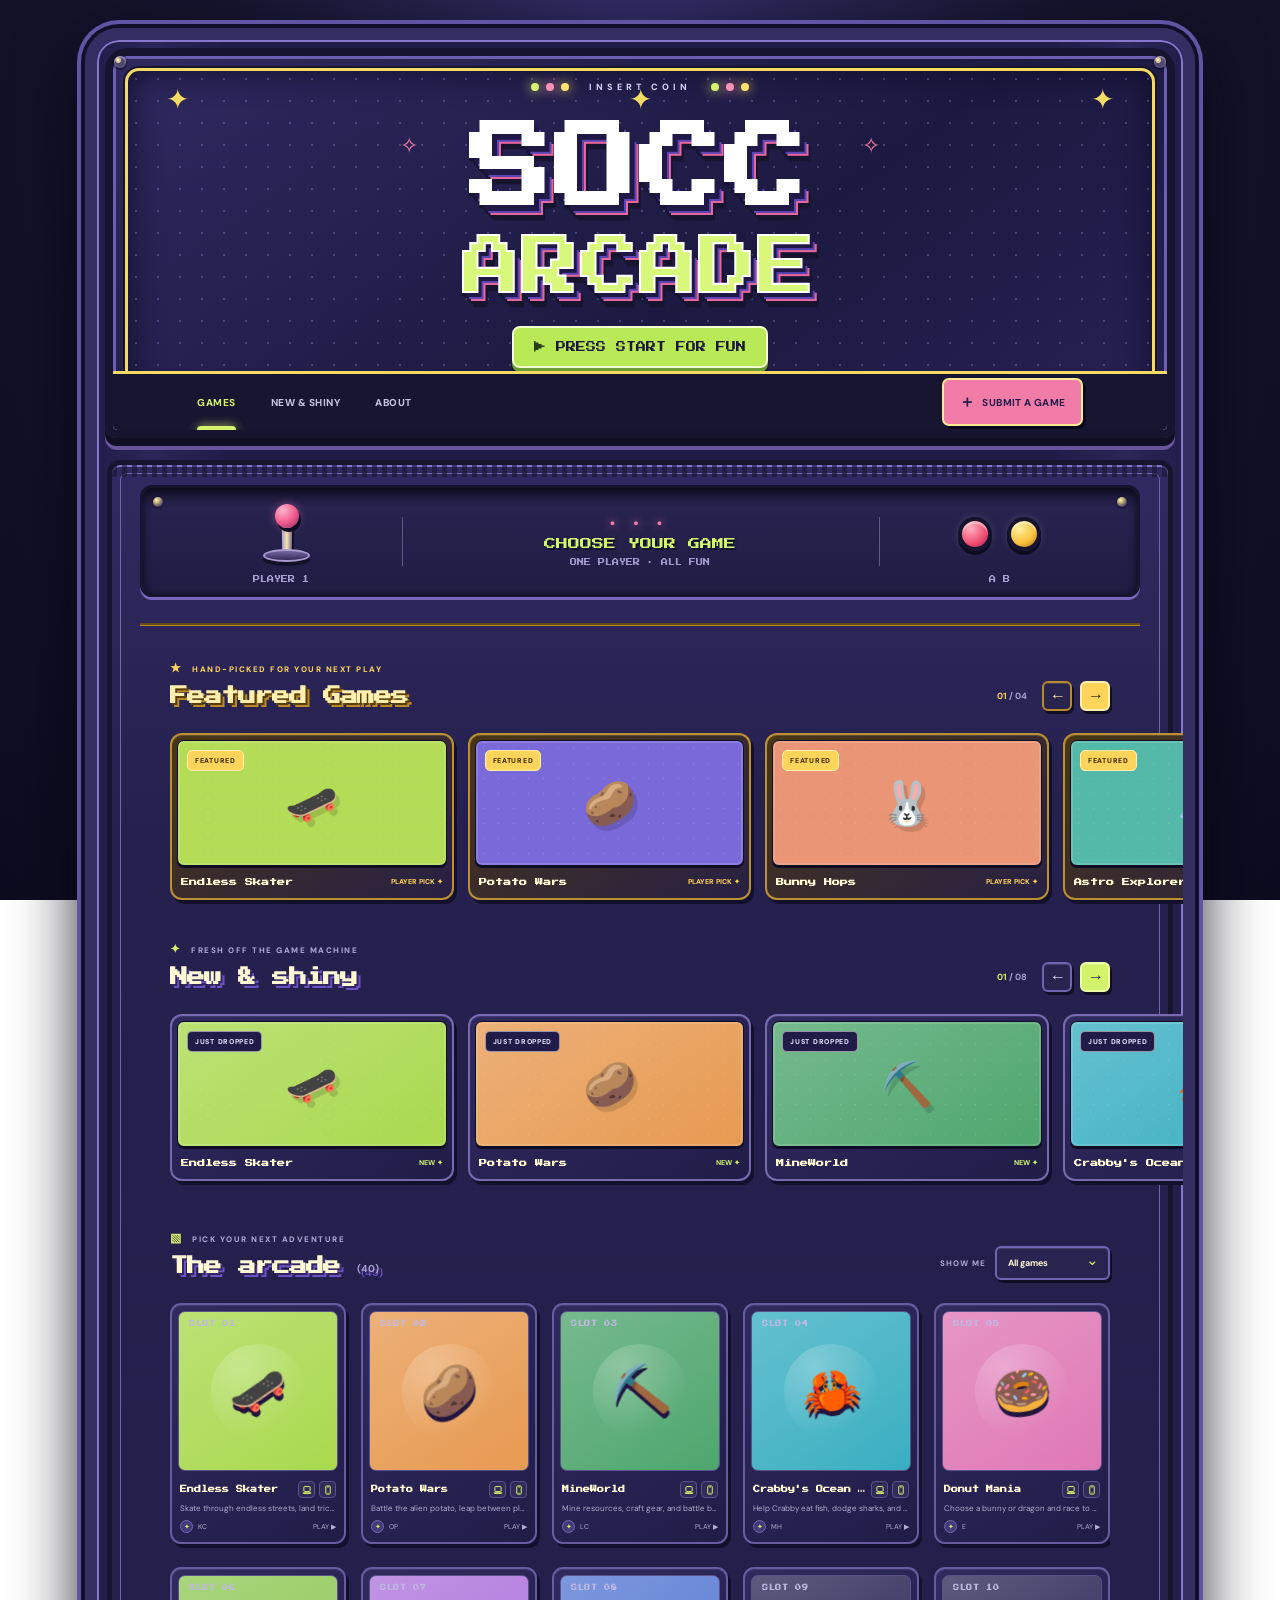
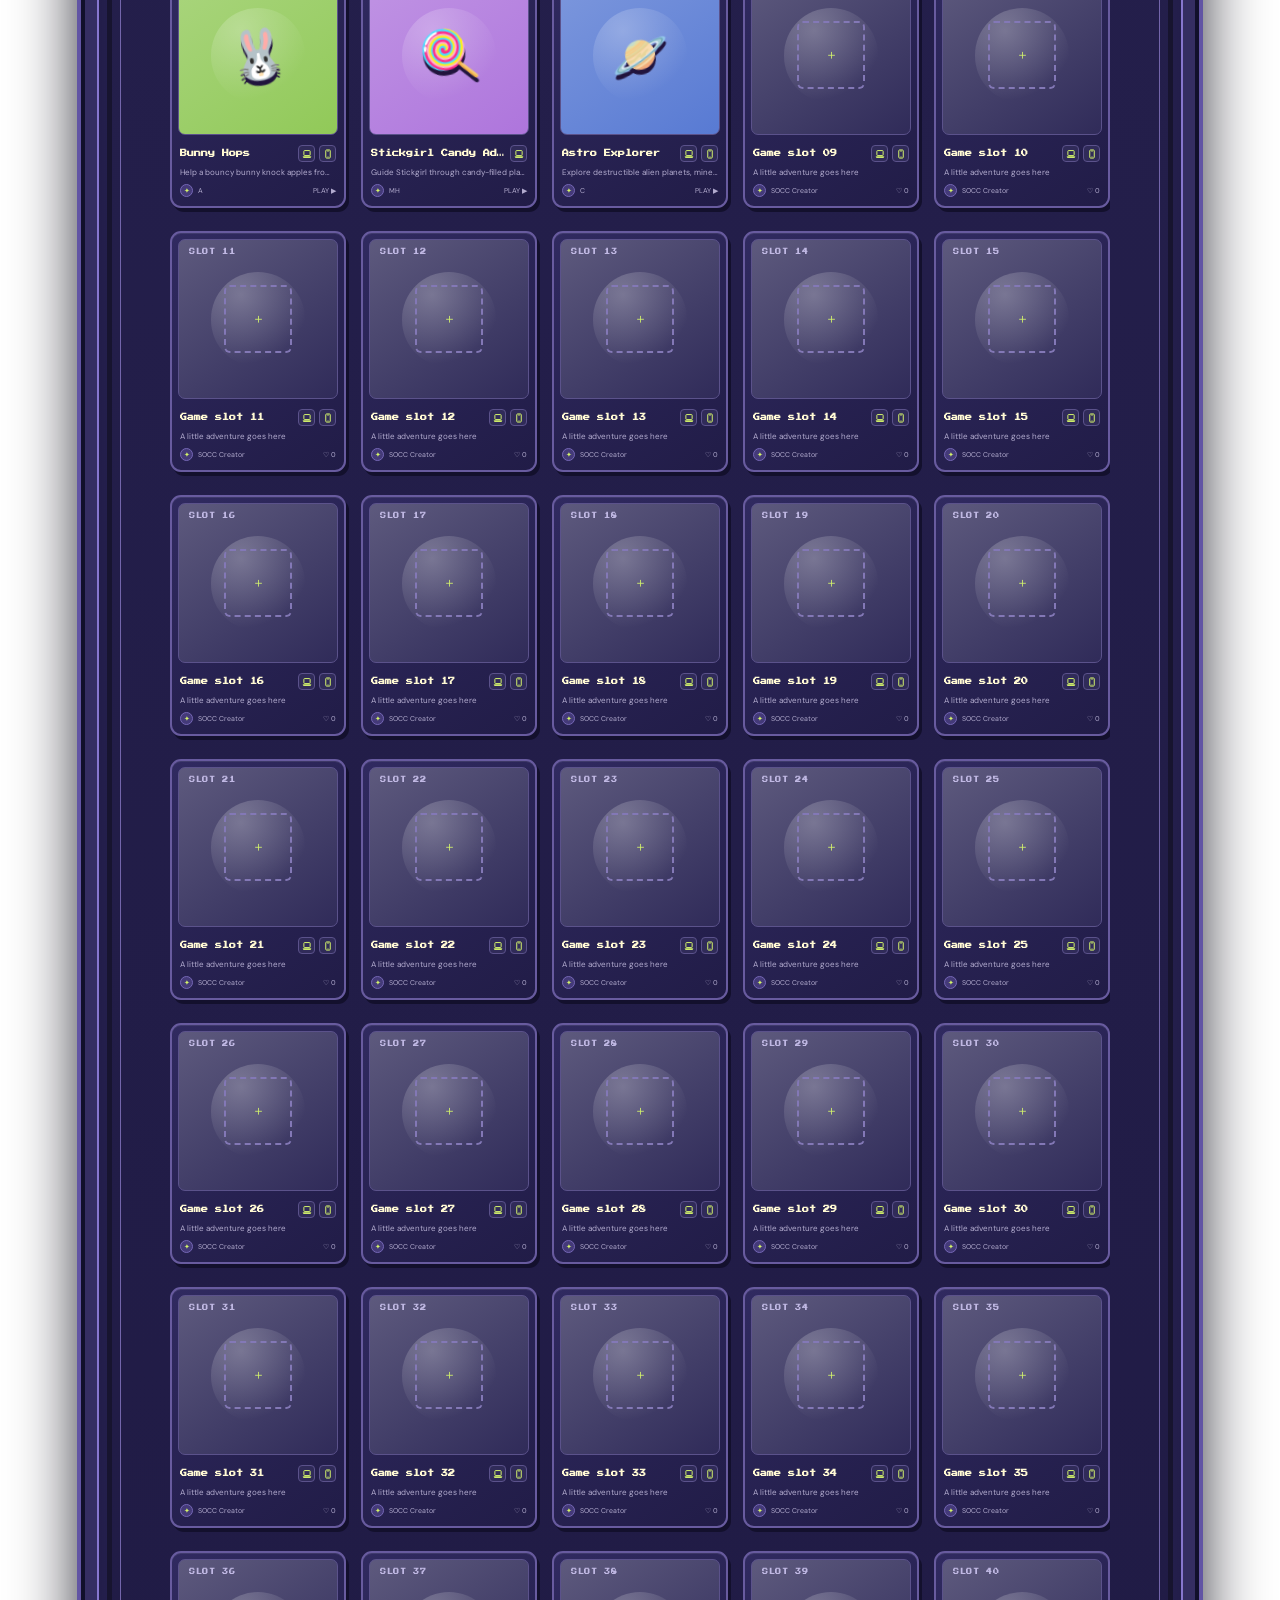
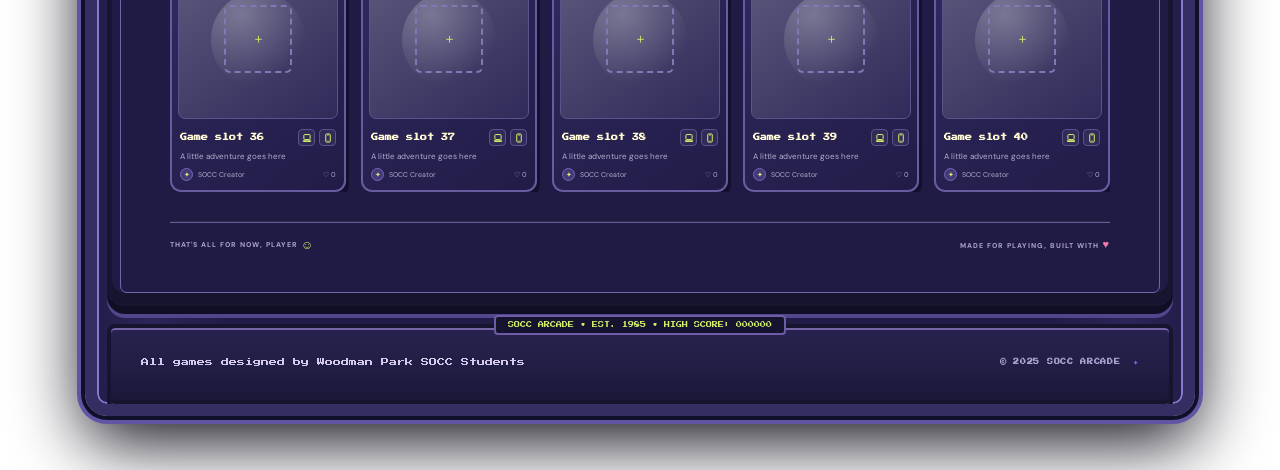
==== commit 58a954c9: "Move and gold-style featured games" ====
--- a/index.html
+++ b/index.html
@@ -28,6 +28,16 @@
         <div class="deck-instruction"><span class="instruction-lights">● ● ●</span><strong>CHOOSE YOUR GAME</strong><small>ONE PLAYER · ALL FUN</small></div>
         <div class="deck-control button-control"><span class="arcade-button red"></span><span class="arcade-button yellow"></span><b>A  B</b></div>
       </div>
+      <section class="new-section featured-section" id="featured" aria-labelledby="featured-title">
+        <div class="section-heading">
+          <div><div class="section-kicker"><span>★</span> HAND-PICKED FOR YOUR NEXT PLAY</div><h2 id="featured-title">Featured Games</h2></div>
+          <div class="carousel-controls"><span class="carousel-count"><b id="featured-slide-current">01</b> / 04</span><button class="arrow-button" id="featured-previous" aria-label="Previous featured games">←</button><button class="arrow-button arrow-next" id="featured-next" aria-label="Next featured games">→</button></div>
+        </div>
+        <div class="carousel-window" aria-label="Featured games">
+          <div class="carousel-track" id="featured-track"></div>
+        </div>
+      </section>
+
       <section class="new-section" id="new" aria-labelledby="new-title">
         <div class="section-heading">
           <div><div class="section-kicker"><span>✦</span> FRESH OFF THE GAME MACHINE</div><h2 id="new-title">New &amp; shiny</h2></div>
@@ -35,16 +45,6 @@
         </div>
         <div class="carousel-window" aria-label="Newest games">
           <div class="carousel-track" id="carousel-track"></div>
-        </div>
-      </section>
-
-      <section class="new-section featured-section" id="featured" aria-labelledby="featured-title">
-        <div class="section-heading">
-          <div><div class="section-kicker"><span>★</span> HAND-PICKED FOR YOUR NEXT PLAY</div><h2 id="featured-title">Featured Games</h2></div>
-          <div class="carousel-controls"><span class="carousel-count"><b id="featured-slide-current">01</b> / 04</span><button class="arrow-button" id="featured-previous" aria-label="Previous featured games">←</button><button class="arrow-button arrow-next" id="featured-next" aria-label="Next featured games">→</button></div>
-        </div>
-        <div class="carousel-window" aria-label="Featured games">
-          <div class="carousel-track" id="featured-track"></div>
         </div>
       </section>
 
--- a/styles.css
+++ b/styles.css
@@ -223,3 +223,18 @@
 .games-grid-wrap:focus-visible{outline:2px solid #d3f36b;outline-offset:4px}
 .grid-scroll-hint{display:none}
 @media(max-width:760px){.games-grid{min-width:780px}.game-title{font-size:8px}.game-description{font-size:9px}.grid-scroll-hint{display:block;margin:-5px 0 12px;text-align:right;color:#b9afd9;font:6px 'Press Start 2P',monospace;letter-spacing:.2px}}
+
+
+/* Featured games get a warm gold cabinet treatment. */
+.featured-section{padding-top:34px;border-top:3px groove #b88a2a;margin-top:26px}
+.featured-section .section-kicker,.featured-section .section-kicker span{color:#ffd45a}
+.featured-section .section-heading h2{color:#fff0b0;text-shadow:2px 2px 0 #5a3c08,4px 4px 0 #b88a2a}
+.featured-section .carousel-count b{color:#ffd45a}
+.featured-section .arrow-button{border-color:#b88a2a;color:#ffe89a}
+.featured-section .arrow-button:hover{border-color:#ffe89a;color:#ffe89a}
+.featured-section .arrow-next{background:#ffd45a;color:#382705;border-color:#fff0b0;box-shadow:2px 3px 0 #100e25}
+.featured-section .arrow-next:hover{background:#ffe89a;color:#382705}
+.featured-section .new-card{border-color:#bd902f;background:linear-gradient(145deg,#493616,#282044);box-shadow:3px 4px 0 #13102d,inset 0 1px 0 #fff2c522}
+.featured-section .new-card:hover{border-color:#ffe084;box-shadow:3px 6px 0 #13102d,0 0 15px #ffd45a66}
+.featured-section .new-tag{background:#ffd45a;color:#382705;border-color:#fff0b0}
+.featured-section .new-meta span{color:#ffd45a}
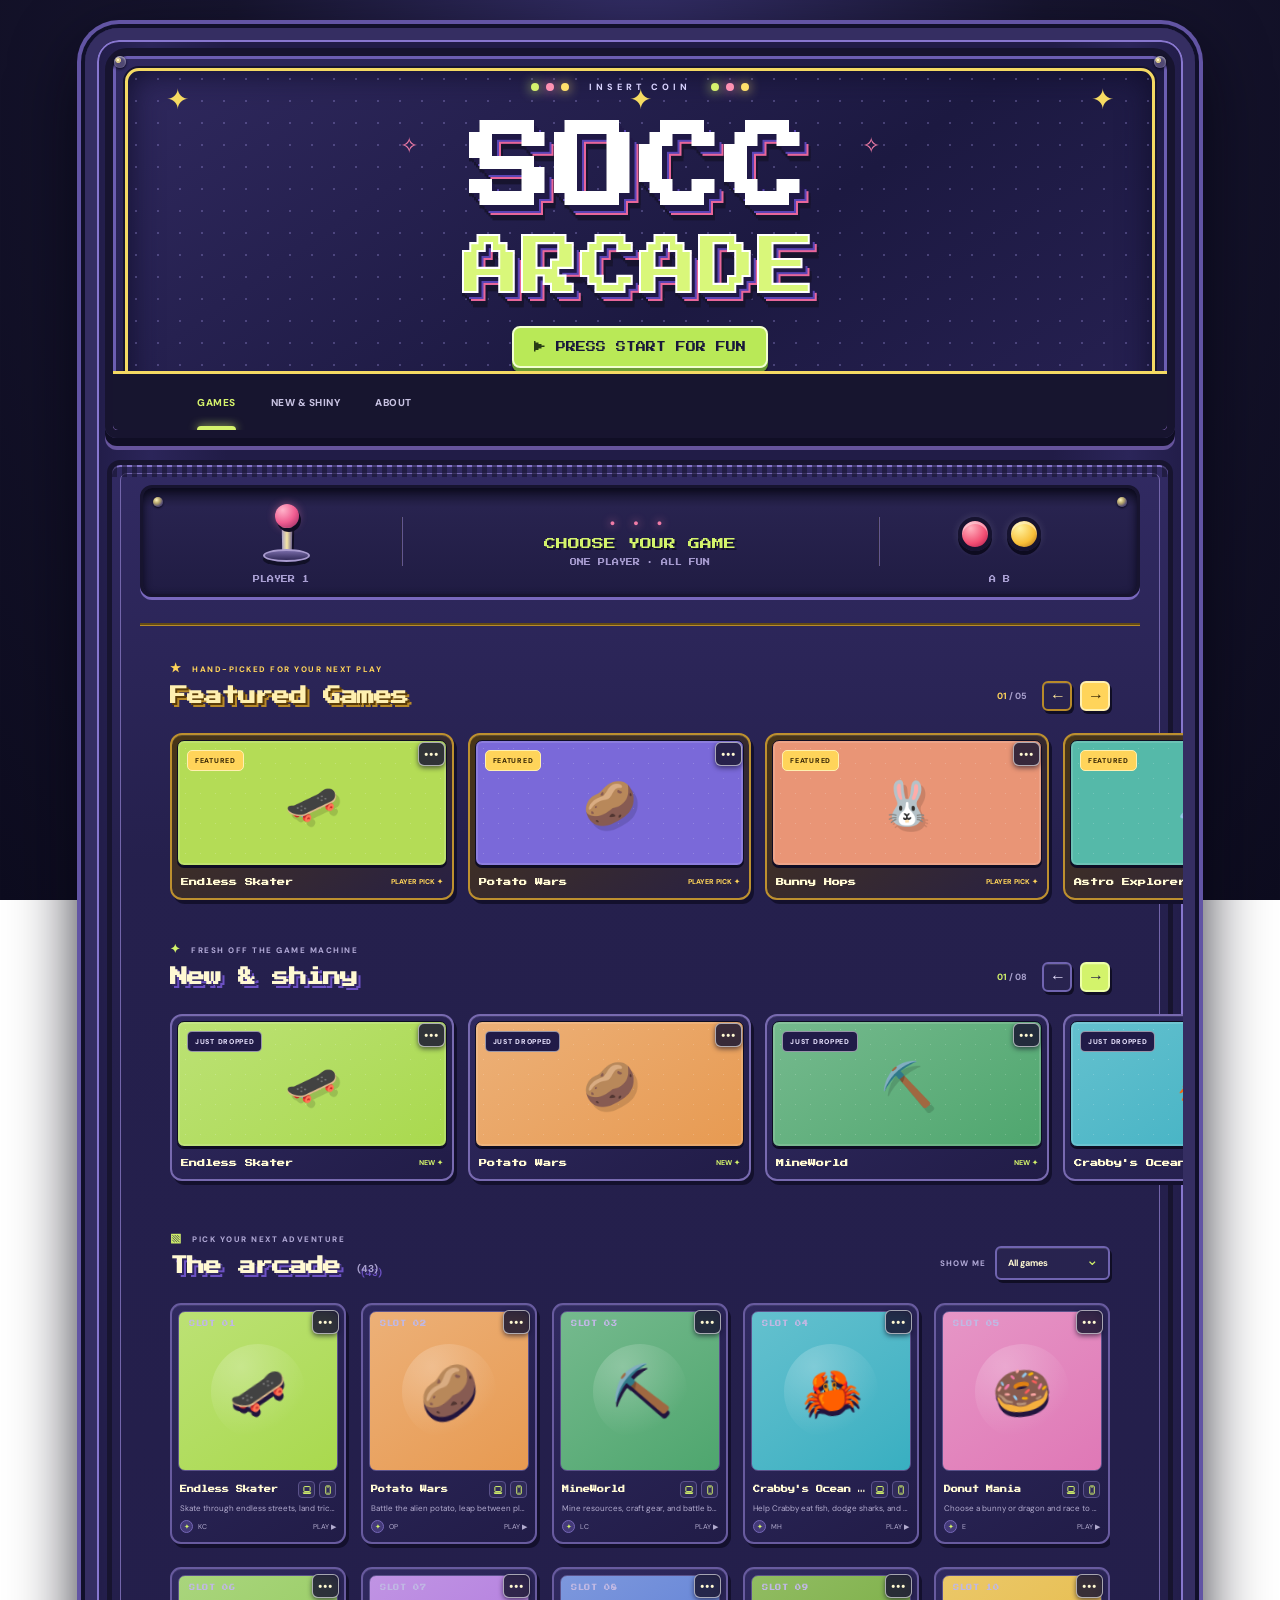
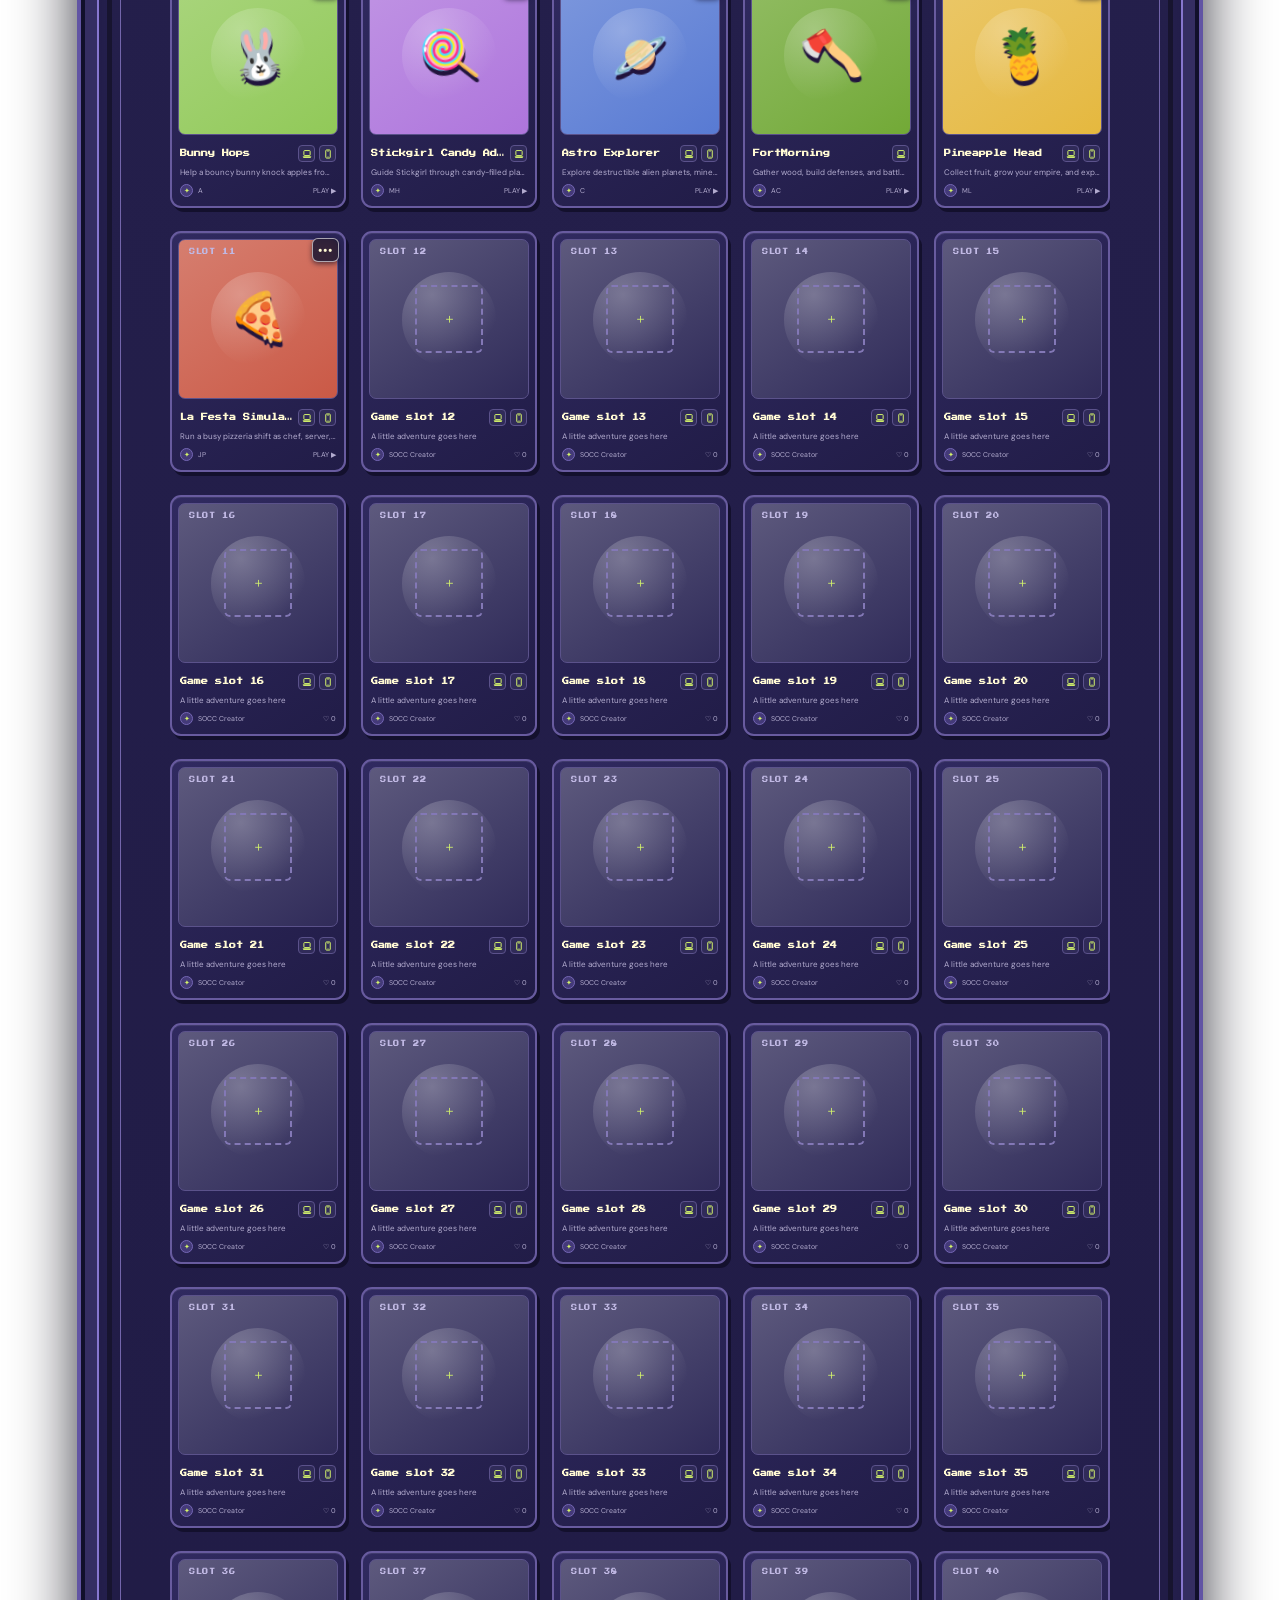
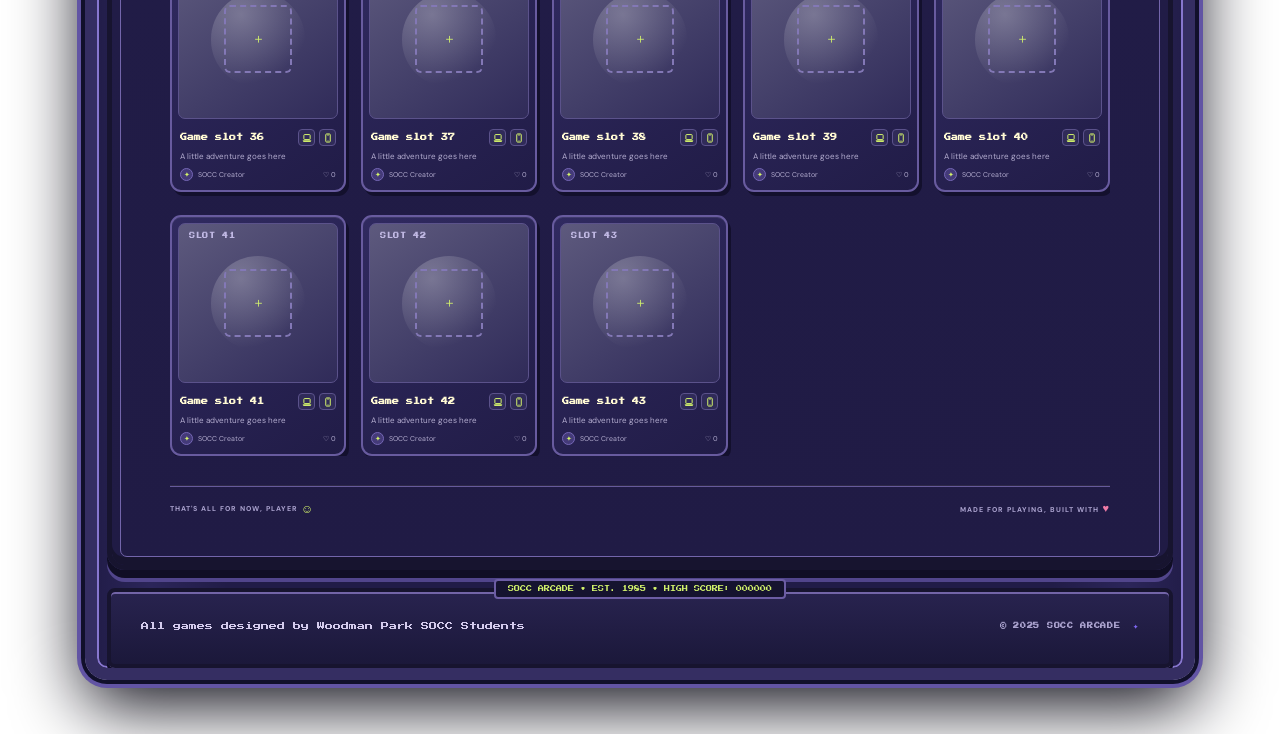
==== commit ba8ef925: "Add three arcade games and creator-labeled game bundle" ====
--- a/index.html
+++ b/index.html
@@ -19,7 +19,7 @@
       <a class="marquee-title" href="#top" aria-label="SOCC Arcade home"><span class="marquee-socc">SOCC</span><span class="marquee-arcade">ARCADE</span></a>
       <a class="marquee-caption" id="random-game-button" href="#games"><span aria-hidden="true">▶</span> PRESS START FOR FUN</a>
       <div class="launch-screen" id="launch-screen" aria-live="polite" aria-hidden="true"><div class="launch-screen-stars">✦　✧　✦</div><div class="launch-preview-icon" id="launch-preview-icon">🛹</div><div class="launch-preview-title" id="launch-preview-title">ENDLESS SKATER</div><div class="launch-preview-status">LOADING CARTRIDGE<span>...</span></div></div>
-      <div class="marquee-bottom"><nav class="main-nav" aria-label="Main navigation"><a class="nav-link active" href="#games">Games</a><a class="nav-link" href="#new">New &amp; shiny</a><a class="nav-link" href="#about">About</a></nav><button class="submit-button" id="open-submit-dialog" type="button"><span aria-hidden="true">＋</span> Submit a game</button></div>
+      <div class="marquee-bottom"><nav class="main-nav" aria-label="Main navigation"><a class="nav-link active" href="#games">Games</a><a class="nav-link" href="#new">New &amp; shiny</a><a class="nav-link" href="#about">About</a></nav><button class="submit-button" id="open-submit-dialog" type="button" hidden><span aria-hidden="true">＋</span> Submit a game</button></div>
     </header>
 
     <main id="top" class="control-deck">
@@ -31,7 +31,7 @@
       <section class="new-section featured-section" id="featured" aria-labelledby="featured-title">
         <div class="section-heading">
           <div><div class="section-kicker"><span>★</span> HAND-PICKED FOR YOUR NEXT PLAY</div><h2 id="featured-title">Featured Games</h2></div>
-          <div class="carousel-controls"><span class="carousel-count"><b id="featured-slide-current">01</b> / 04</span><button class="arrow-button" id="featured-previous" aria-label="Previous featured games">←</button><button class="arrow-button arrow-next" id="featured-next" aria-label="Next featured games">→</button></div>
+          <div class="carousel-controls"><span class="carousel-count"><b id="featured-slide-current">01</b> / 05</span><button class="arrow-button" id="featured-previous" aria-label="Previous featured games">←</button><button class="arrow-button arrow-next" id="featured-next" aria-label="Next featured games">→</button></div>
         </div>
         <div class="carousel-window" aria-label="Featured games">
           <div class="carousel-track" id="featured-track"></div>
@@ -50,7 +50,7 @@
 
       <section class="games-section" id="games" aria-labelledby="games-title">
         <div class="section-heading games-heading">
-          <div><div class="section-kicker"><span>▧</span> PICK YOUR NEXT ADVENTURE</div><h2 id="games-title">The arcade <span class="title-count">(40)</span></h2></div>
+          <div><div class="section-kicker"><span>▧</span> PICK YOUR NEXT ADVENTURE</div><h2 id="games-title">The arcade <span class="title-count">(43)</span></h2></div>
           <div class="filter-wrap"><span class="filter-label">SHOW ME</span><select id="support-filter" aria-label="Filter games by device support"><option value="all">All games</option><option value="laptop">Laptop friendly</option><option value="mobile">Mobile friendly</option></select><span class="select-chevron">⌄</span></div>
         </div>
         <p class="grid-scroll-hint">↔ SWIPE TO BROWSE ALL 5 COLUMNS</p>
--- a/styles.css
+++ b/styles.css
@@ -238,3 +238,25 @@
 .featured-section .new-card:hover{border-color:#ffe084;box-shadow:3px 6px 0 #13102d,0 0 15px #ffd45a66}
 .featured-section .new-tag{background:#ffd45a;color:#382705;border-color:#fff0b0}
 .featured-section .new-meta span{color:#ffd45a}
+
+/* Small per-game download menus on the catalog and carousel cards. */
+.game-card-shell{position:relative;min-width:0}
+.new-card{position:relative}
+.game-actions{position:absolute;z-index:12;top:7px;right:7px;font-family:'DM Sans',sans-serif}
+.game-actions summary{width:27px;height:24px;display:grid;place-items:center;list-style:none;border:1px solid #fff9;border-radius:6px;background:#191632d9;color:#fff9d3;font-size:11px;font-weight:900;letter-spacing:1px;line-height:1;cursor:pointer;box-shadow:0 2px 5px #100e2599;backdrop-filter:blur(4px)}
+.game-actions summary::-webkit-details-marker{display:none}
+.game-actions summary:hover,.game-actions[open] summary{border-color:#ffd45a;background:#382b50;color:#ffd45a}
+.game-actions summary:focus-visible,.game-actions-menu a:focus-visible{outline:3px solid #fff0b0;outline-offset:2px}
+.game-actions-menu{position:absolute;top:calc(100% + 5px);right:0;z-index:20;min-width:132px;padding:5px;border:1px solid #bd902f;border-radius:7px;background:#211b39;box-shadow:0 5px 15px #0c0a1dbb}
+.game-actions-menu a{display:block;padding:8px 9px;border-radius:4px;color:#fff0b0;text-decoration:none;white-space:nowrap;font-size:9px;font-weight:800}
+.game-actions-menu a:hover{background:#ffd45a;color:#382705}
+.featured-section .game-actions-menu{border-color:#ffd45a}
+
+/* Keep the catalog's hover lift inside the horizontal scroll viewport. */
+.games-grid-wrap{padding-top:8px;margin-top:-8px}
+/* Let pointer dragging move either game carousel on desktop and touch screens. */
+.carousel-window{cursor:grab;touch-action:pan-y;user-select:none;-webkit-user-select:none}
+.carousel-window .new-card-link{cursor:grab}
+.carousel-window.is-dragging{cursor:grabbing}
+.carousel-window.is-dragging .new-card-link{cursor:grabbing}
+.carousel-window.is-dragging .carousel-track{transition:none}
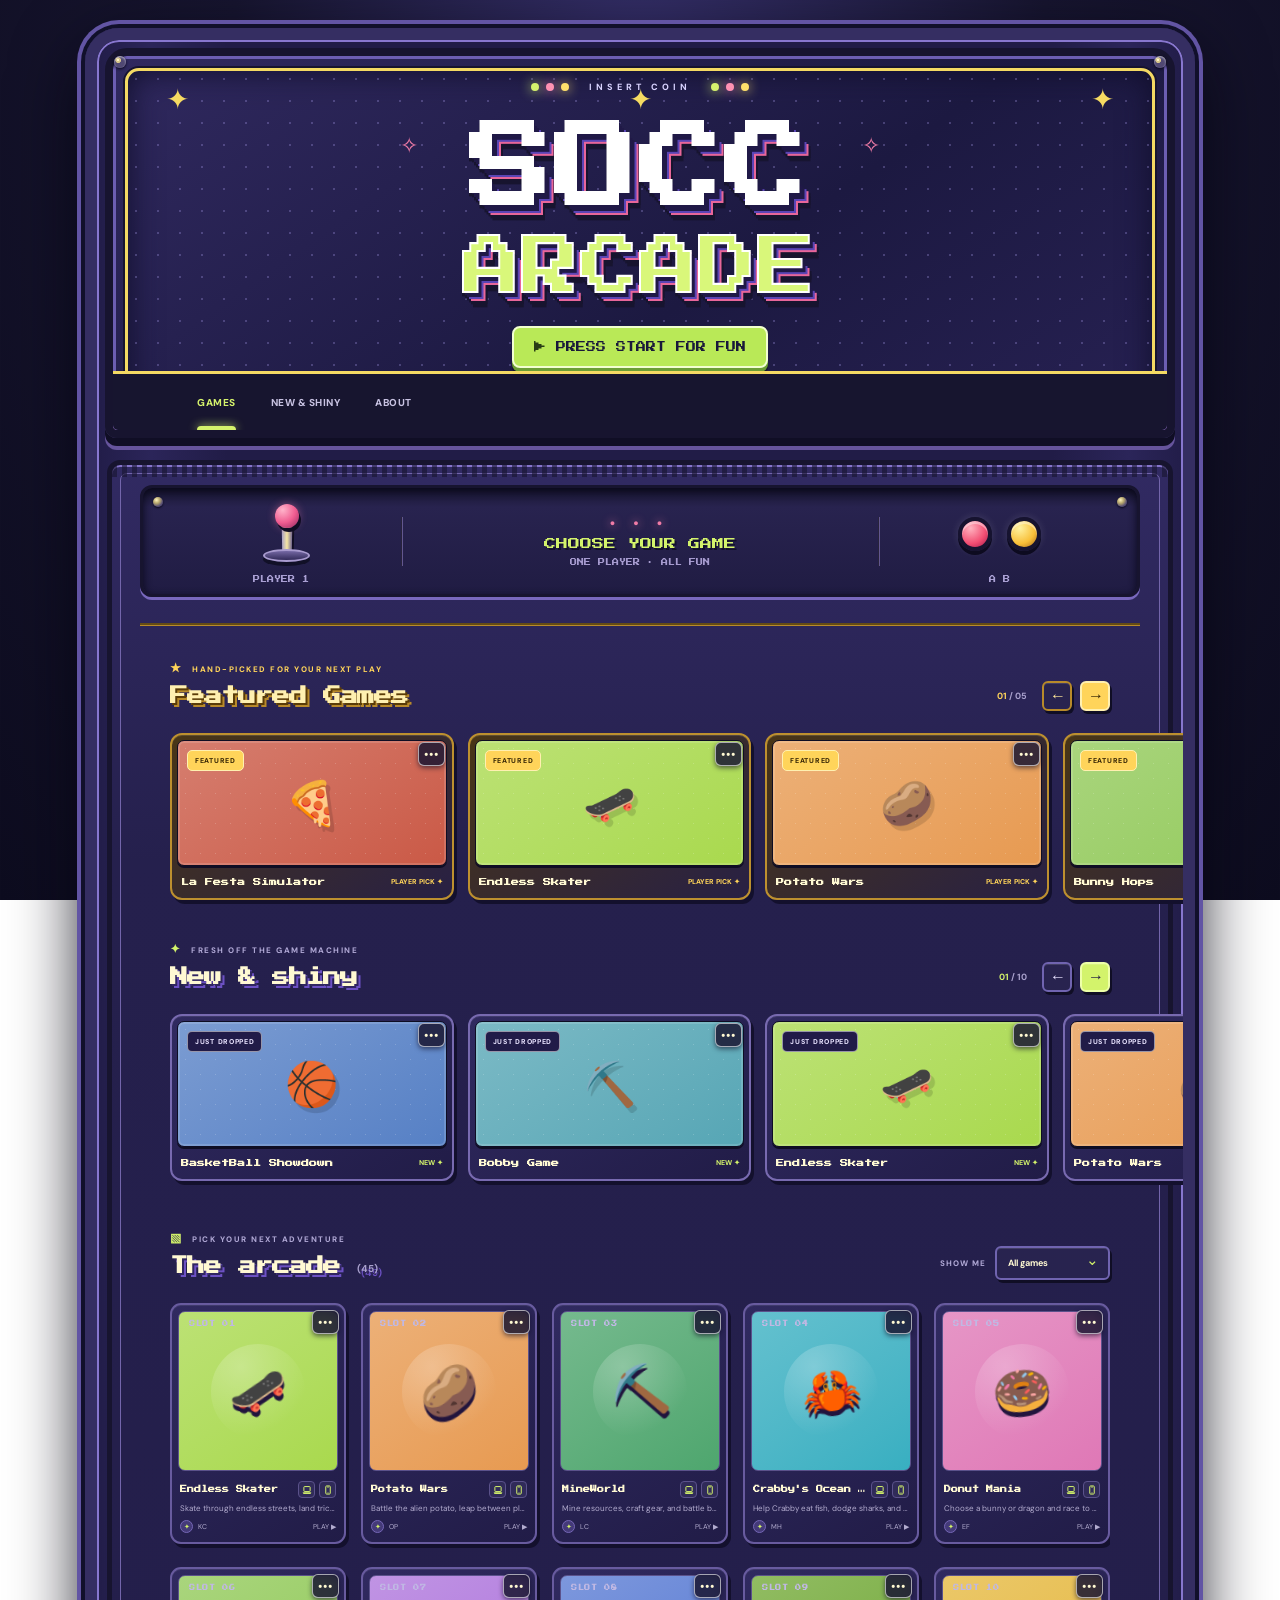
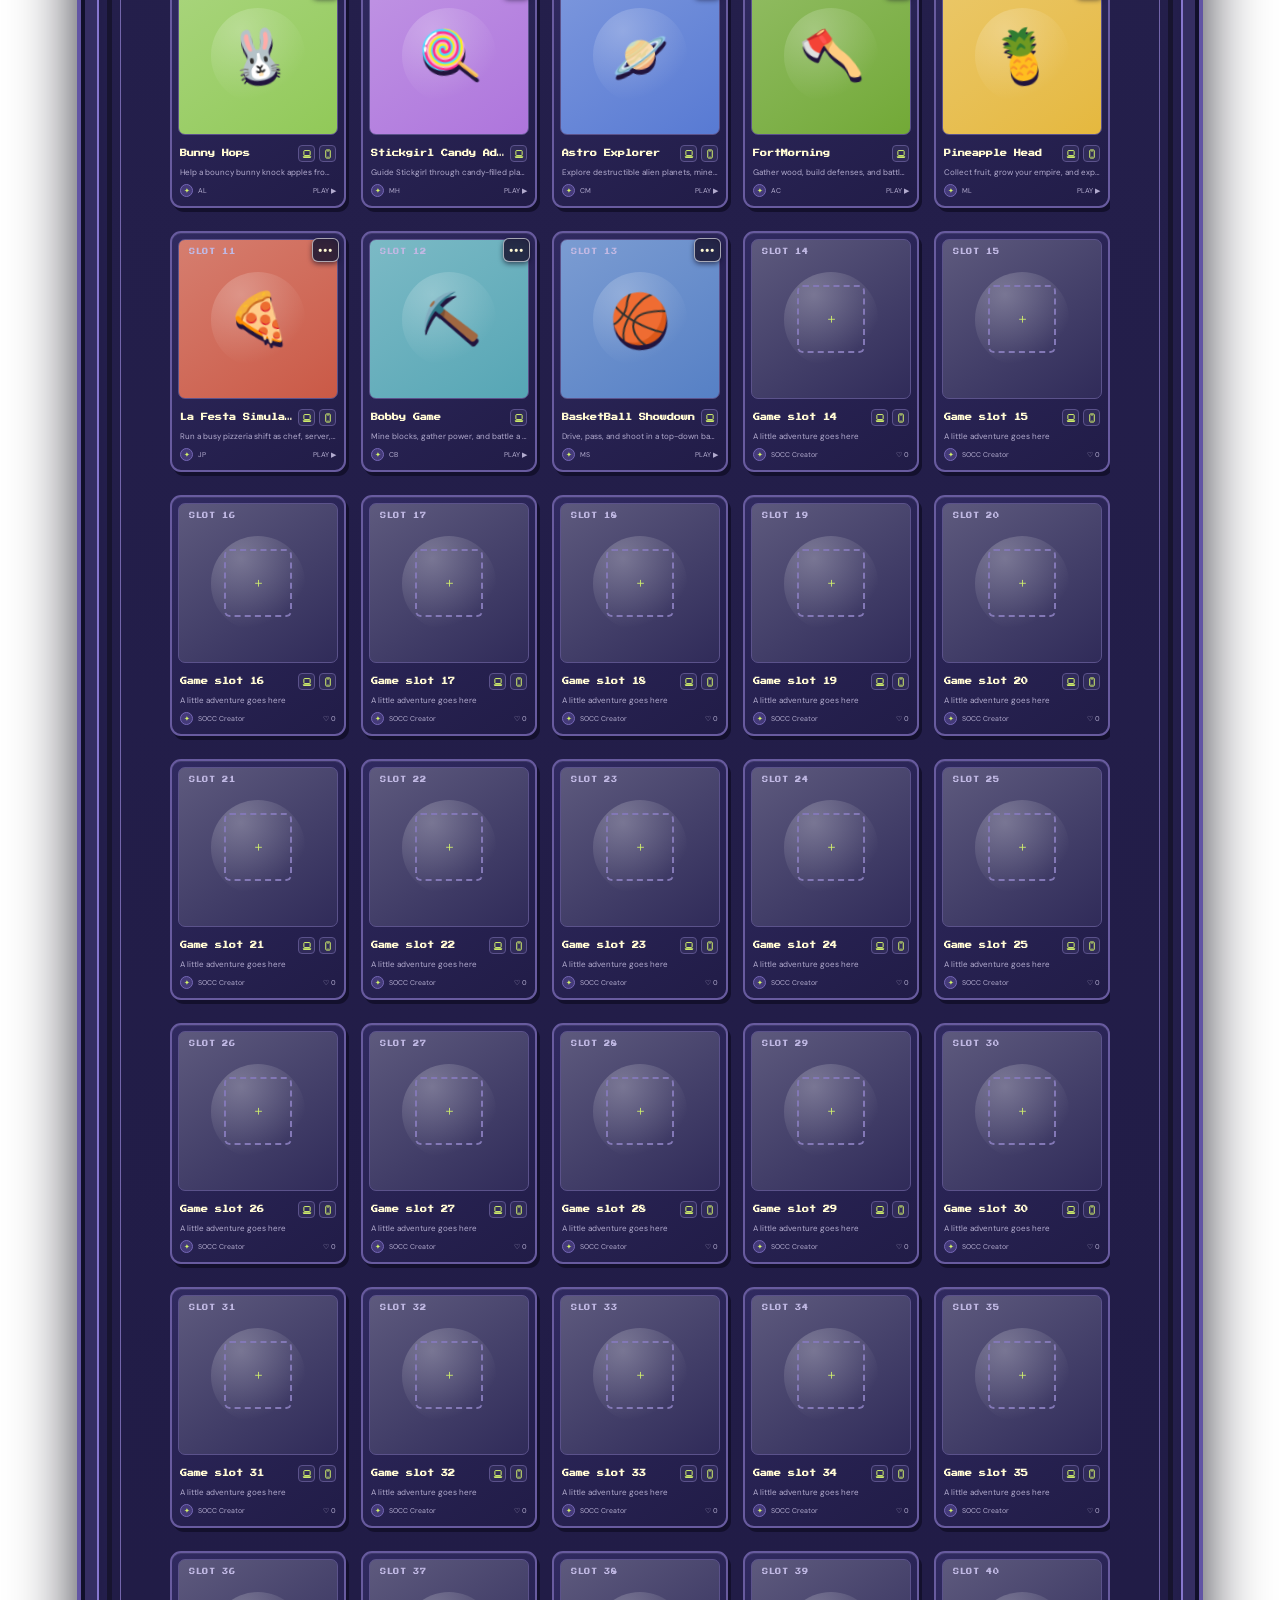
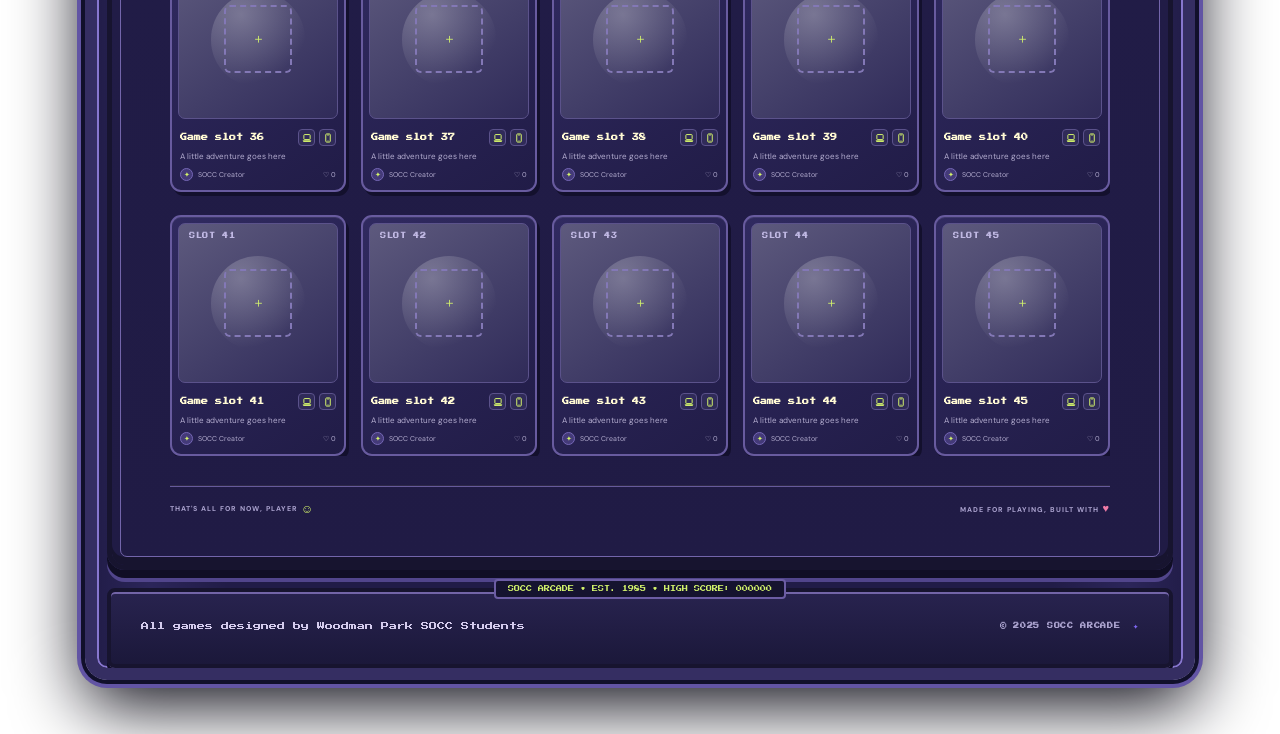
==== commit f2312f64: "-First set of games complete" ====
--- a/index.html
+++ b/index.html
@@ -41,7 +41,7 @@
       <section class="new-section" id="new" aria-labelledby="new-title">
         <div class="section-heading">
           <div><div class="section-kicker"><span>✦</span> FRESH OFF THE GAME MACHINE</div><h2 id="new-title">New &amp; shiny</h2></div>
-          <div class="carousel-controls"><span class="carousel-count"><b id="slide-current">01</b> / 08</span><button class="arrow-button" id="previous" aria-label="Previous games">←</button><button class="arrow-button arrow-next" id="next" aria-label="Next games">→</button></div>
+          <div class="carousel-controls"><span class="carousel-count"><b id="slide-current">01</b> / 10</span><button class="arrow-button" id="previous" aria-label="Previous games">←</button><button class="arrow-button arrow-next" id="next" aria-label="Next games">→</button></div>
         </div>
         <div class="carousel-window" aria-label="Newest games">
           <div class="carousel-track" id="carousel-track"></div>
@@ -50,7 +50,7 @@
 
       <section class="games-section" id="games" aria-labelledby="games-title">
         <div class="section-heading games-heading">
-          <div><div class="section-kicker"><span>▧</span> PICK YOUR NEXT ADVENTURE</div><h2 id="games-title">The arcade <span class="title-count">(43)</span></h2></div>
+          <div><div class="section-kicker"><span>▧</span> PICK YOUR NEXT ADVENTURE</div><h2 id="games-title">The arcade <span class="title-count">(45)</span></h2></div>
           <div class="filter-wrap"><span class="filter-label">SHOW ME</span><select id="support-filter" aria-label="Filter games by device support"><option value="all">All games</option><option value="laptop">Laptop friendly</option><option value="mobile">Mobile friendly</option></select><span class="select-chevron">⌄</span></div>
         </div>
         <p class="grid-scroll-hint">↔ SWIPE TO BROWSE ALL 5 COLUMNS</p>
--- a/styles.css
+++ b/styles.css
@@ -251,6 +251,7 @@
 .game-actions-menu a{display:block;padding:8px 9px;border-radius:4px;color:#fff0b0;text-decoration:none;white-space:nowrap;font-size:9px;font-weight:800}
 .game-actions-menu a:hover{background:#ffd45a;color:#382705}
 .featured-section .game-actions-menu{border-color:#ffd45a}
+.new-card .new-art{background:linear-gradient(145deg,color-mix(in srgb,var(--game-art-color,#7564f5) 78%,white),var(--game-art-color,#7564f5))!important}
 
 /* Keep the catalog's hover lift inside the horizontal scroll viewport. */
 .games-grid-wrap{padding-top:8px;margin-top:-8px}
